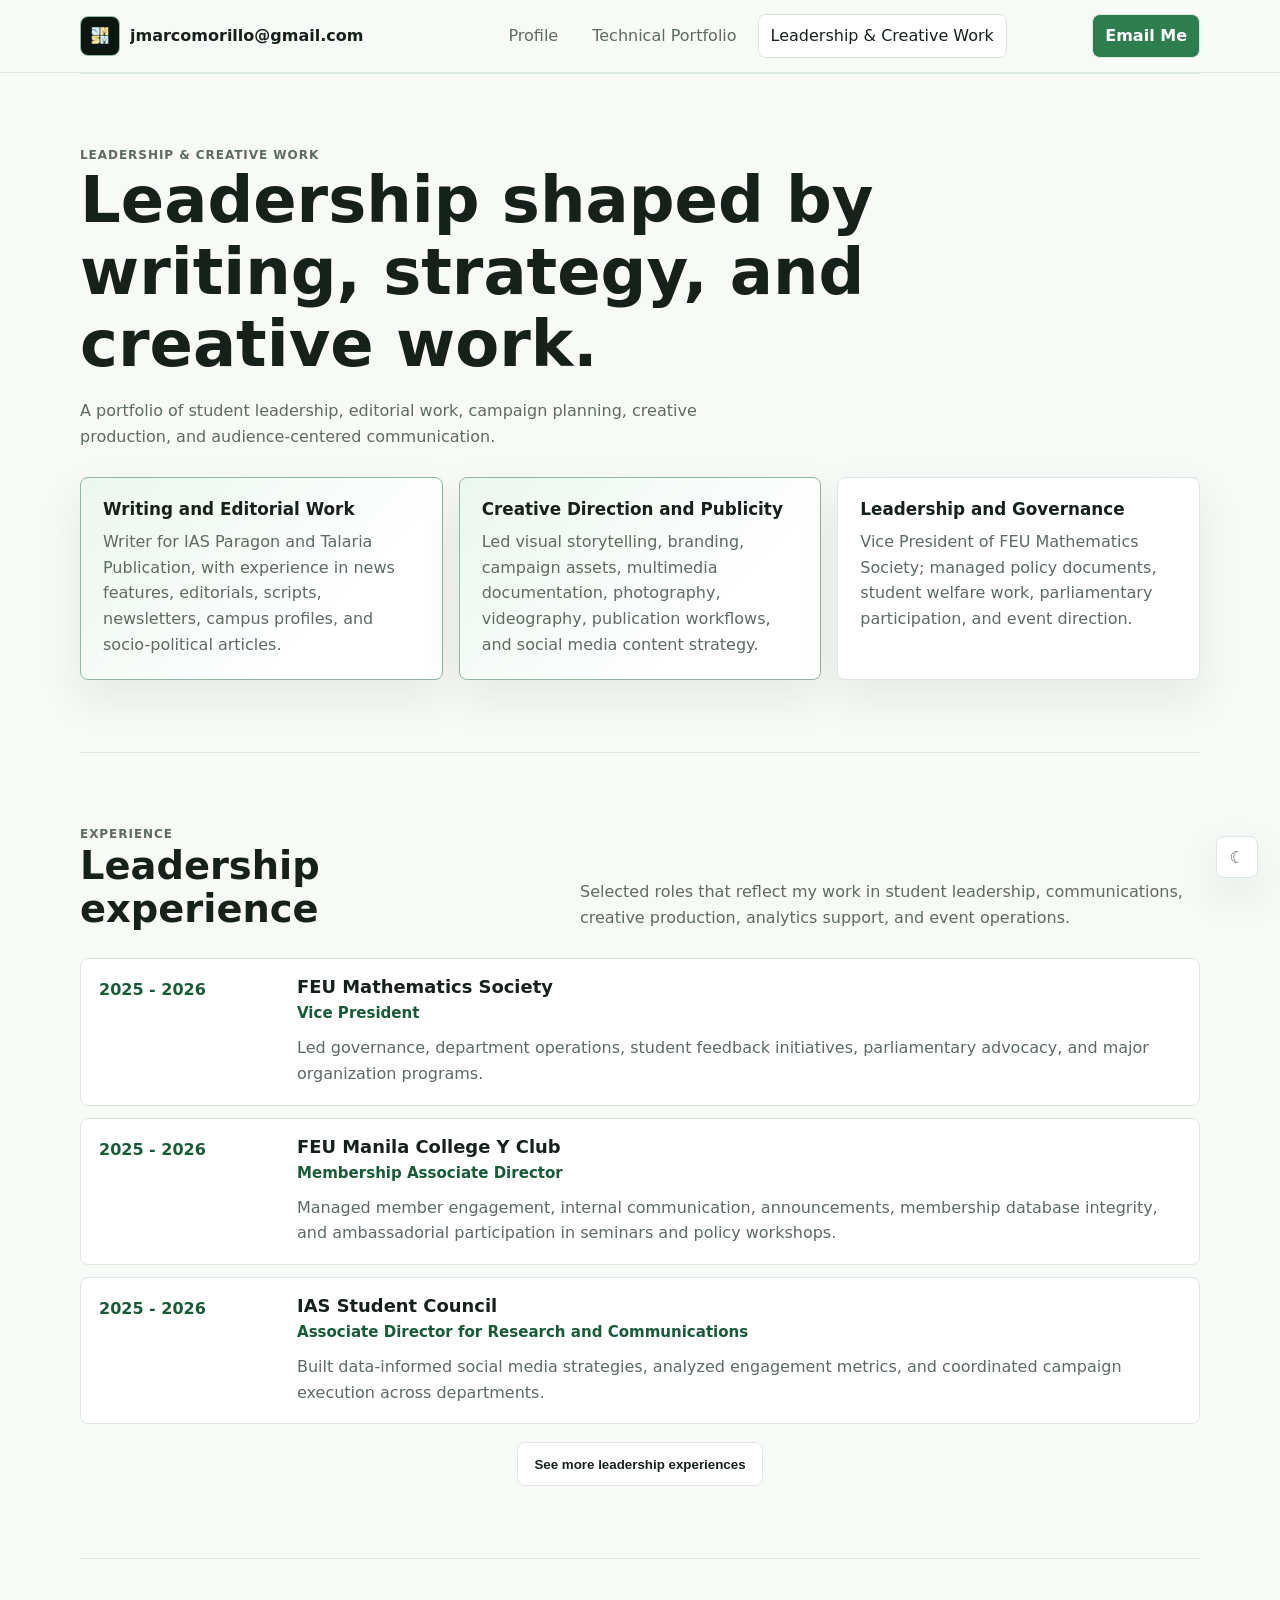
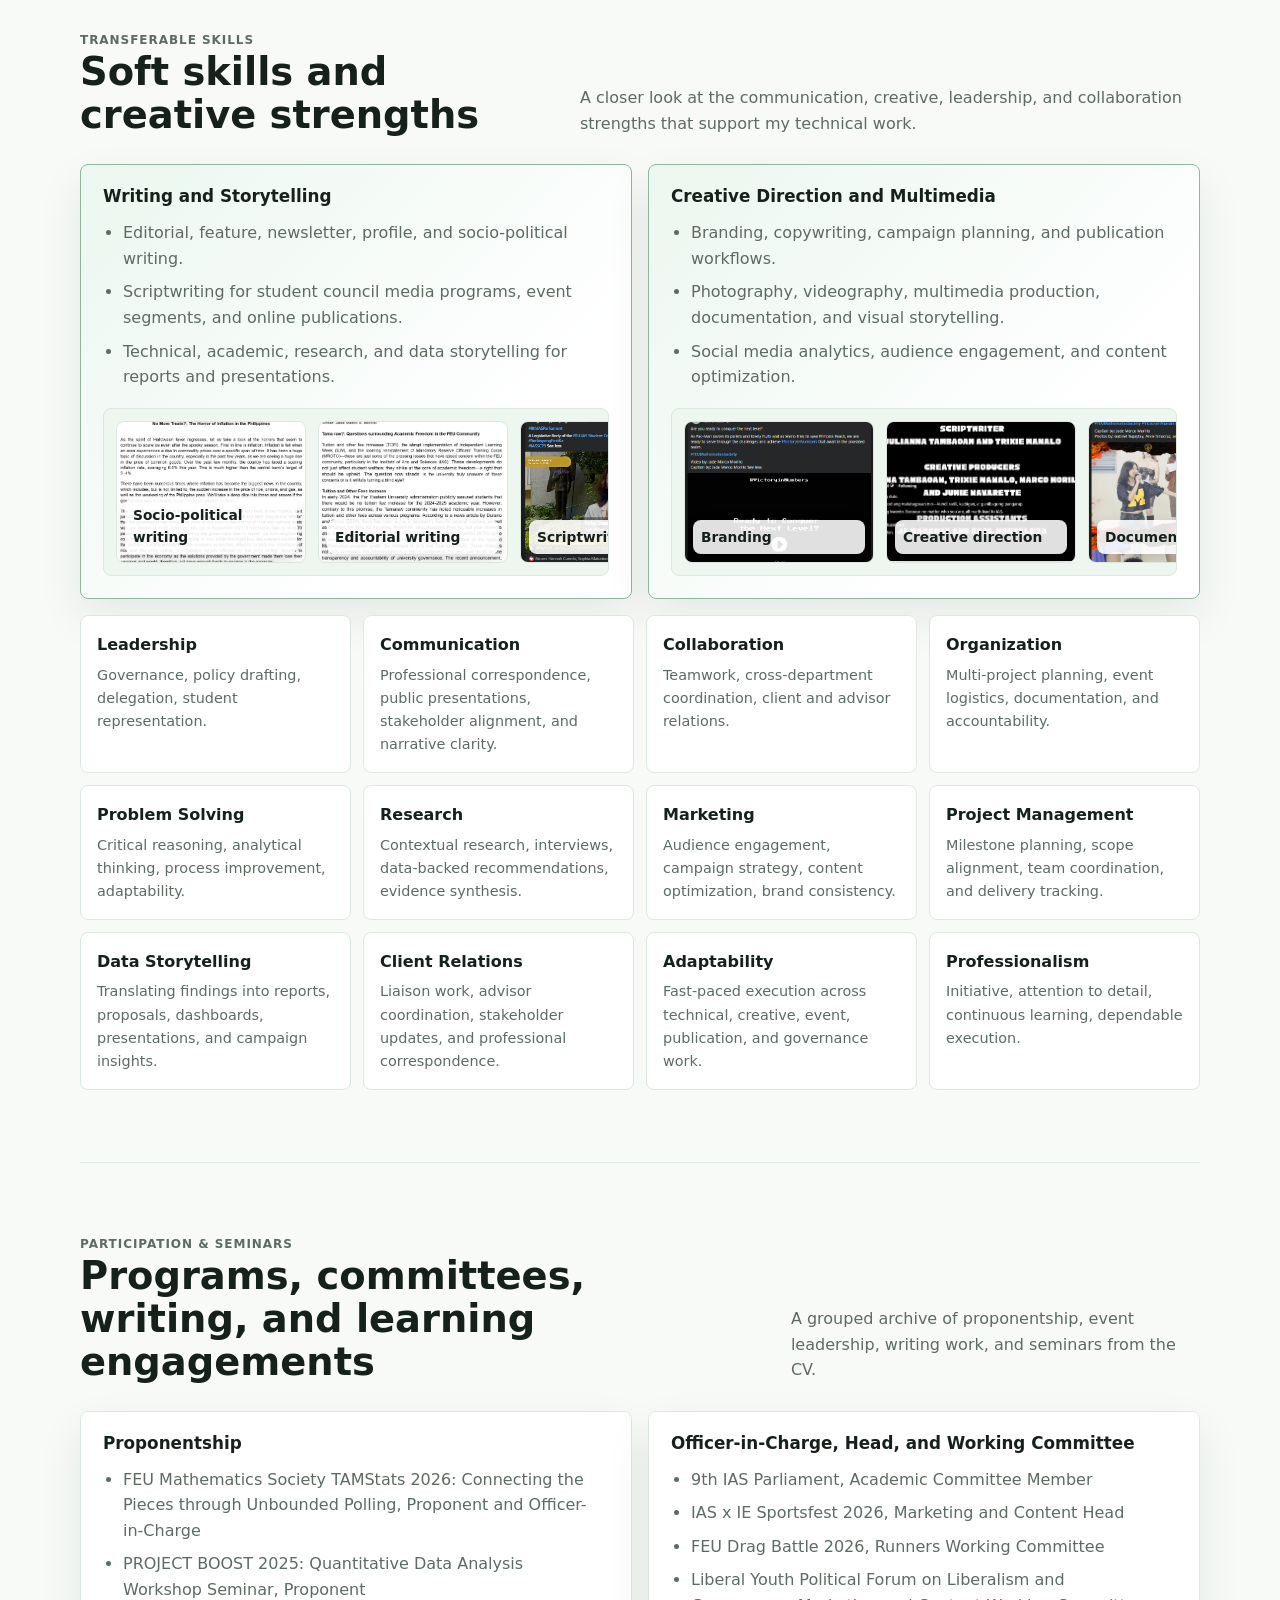
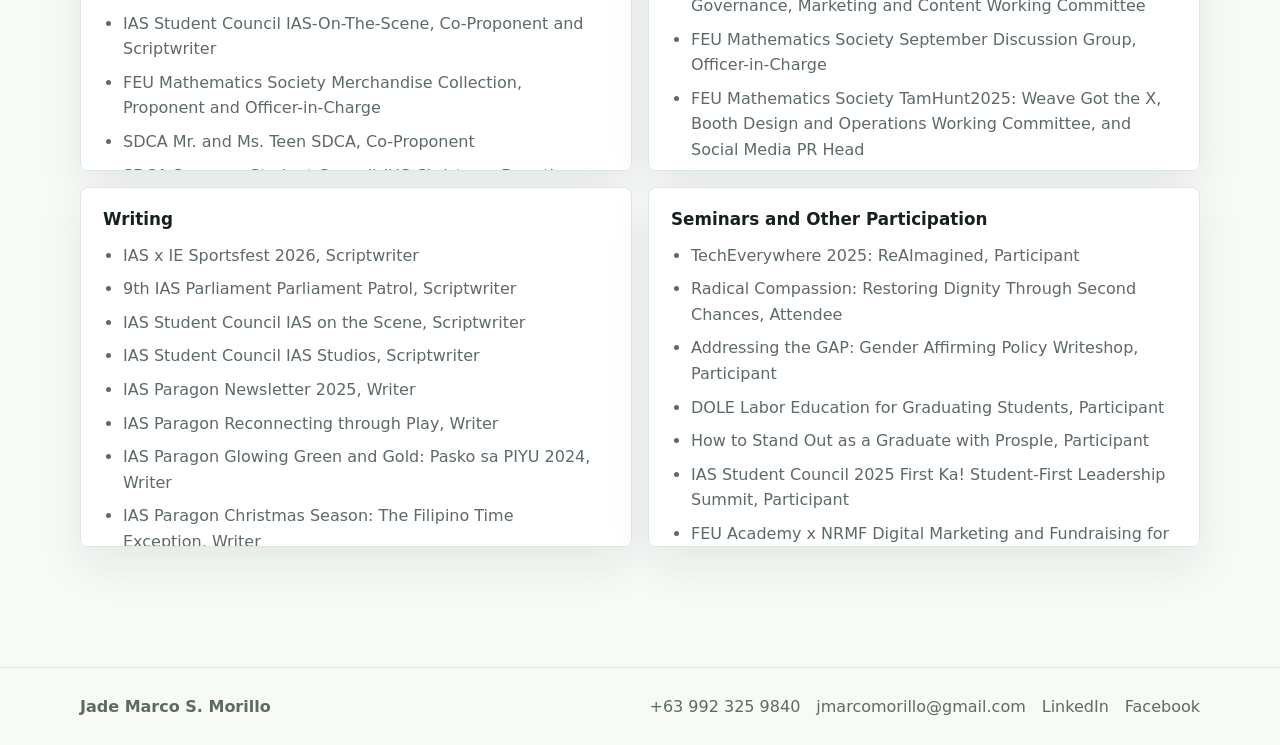
==== extracurriculars.html @ e6e91c6f "Initial portfolio website" ====
<!doctype html>
<html lang="en">
  <head>
    <meta charset="utf-8">
    <meta name="viewport" content="width=device-width, initial-scale=1">
    <title>Leadership & Creative Work | Jade Marco S. Morillo</title>
    <link rel="stylesheet" href="styles.css">
  </head>
  <body>
    <header class="site-header">
      <nav class="nav" aria-label="Primary navigation">
        <div class="brand">
          <a class="brand-mark" href="index.html"><img class="brand-logo" src="assets/ww.png" alt="Jade Marco S. Morillo logo"></a>
          <button class="capability-rotator" type="button" data-capability-rotator>jmarcomorillo@gmail.com</button>
        </div>
        <div class="nav-links">
          <a href="index.html">Profile</a>
          <a href="technical.html">Technical Portfolio</a>
          <a class="active" href="extracurriculars.html">Leadership & Creative Work</a>
        </div>
        <a class="email-link" href="mailto:jmarcomorillo@gmail.com">Email Me</a>
      </nav>
    </header>
    <button class="theme-toggle" type="button" data-theme-toggle aria-label="Toggle color theme">☾</button>

    <main>
      <section class="section">
        <div class="section-head page-intro">
          <div>
            <p class="eyebrow">Leadership & creative work</p>
            <h1>Leadership shaped by writing, strategy, and creative work.</h1>
          </div>
          <p>A portfolio of student leadership, editorial work, campaign planning, creative production, and audience-centered communication.</p>
        </div>

        <div class="grid">
          <article class="card featured">
            <h3>Writing and Editorial Work</h3>
            <p>Writer for IAS Paragon and Talaria Publication, with experience in news features, editorials, scripts, newsletters, campus profiles, and socio-political articles.</p>
          </article>
          <article class="card featured">
            <h3>Creative Direction and Publicity</h3>
            <p>Led visual storytelling, branding, campaign assets, multimedia documentation, photography, videography, publication workflows, and social media content strategy.</p>
          </article>
          <article class="card">
            <h3>Leadership and Governance</h3>
            <p>Vice President of FEU Mathematics Society; managed policy documents, student welfare work, parliamentary participation, and event direction.</p>
          </article>
        </div>
      </section>

      <section class="section">
        <div class="section-head">
          <div>
            <p class="eyebrow">Experience</p>
            <h2>Leadership experience</h2>
          </div>
          <p>Selected roles that reflect my work in student leadership, communications, creative production, analytics support, and event operations.</p>
        </div>

        <div class="timeline">
          <article class="timeline-item">
            <time>2025 - 2026</time>
            <div>
              <h3 class="experience-org">FEU Mathematics Society</h3>
              <div class="experience-role">Vice President</div>
              <p class="experience-description">Led governance, department operations, student feedback initiatives, parliamentary advocacy, and major organization programs.</p>
            </div>
          </article>
          <article class="timeline-item">
            <time>2025 - 2026</time>
            <div>
              <h3 class="experience-org">FEU Manila College Y Club</h3>
              <div class="experience-role">Membership Associate Director</div>
              <p class="experience-description">Managed member engagement, internal communication, announcements, membership database integrity, and ambassadorial participation in seminars and policy workshops.</p>
            </div>
          </article>
          <article class="timeline-item">
            <time>2025 - 2026</time>
            <div>
              <h3 class="experience-org">IAS Student Council</h3>
              <div class="experience-role">Associate Director for Research and Communications</div>
              <p class="experience-description">Built data-informed social media strategies, analyzed engagement metrics, and coordinated campaign execution across departments.</p>
            </div>
          </article>
          <article class="timeline-item is-extra">
            <time>2023 - 2026</time>
            <div>
              <h3 class="experience-org">FEU Central Student Organization</h3>
              <div class="experience-role">Executive Committee, Data Analytics Department</div>
              <p class="experience-description">Generated reports and proposals, automated Excel-based grading sheets, and supported large university events including One Concierto Piyu, FEU Drag Battle, and Tatak Tamaraw Welcome Fest.</p>
            </div>
          </article>
          <article class="timeline-item is-extra">
            <time>2024 - 2025</time>
            <div>
              <h3 class="experience-org">IAS Student Council</h3>
              <div class="experience-role">Executive Committee, Documentation Department</div>
              <p class="experience-description">Captured event photo and video materials, optimized multimedia assets, and directed real-time content delivery for major events.</p>
            </div>
          </article>
          <article class="timeline-item is-extra">
            <time>2024 - 2025</time>
            <div>
              <h3 class="experience-org">FEU Manila College Y Club</h3>
              <div class="experience-role">Executive Committee, Finance and Logistics Department</div>
              <p class="experience-description">Prepared and reviewed budget proposals, managed procurement and supply logistics, and represented the organization in YMCA external events.</p>
            </div>
          </article>
          <article class="timeline-item is-extra">
            <time>2024 - 2025</time>
            <div>
              <h3 class="experience-org">FEU Mathematics Society</h3>
              <div class="experience-role">Press Relations Officer</div>
              <p class="experience-description">Directed information dissemination, supervised creative outputs, enforced brand consistency, managed publicity work, and relaunched the merchandise collection.</p>
            </div>
          </article>
          <article class="timeline-item is-extra">
            <time>2023 - 2025</time>
            <div>
              <h3 class="experience-org">IAS Paragon</h3>
              <div class="experience-role">Writer</div>
              <p class="experience-description">Authored news features and editorials covering campus milestones and socio-political issues while supporting photojournalism work.</p>
            </div>
          </article>
          <article class="timeline-item is-extra">
            <time>2023 - 2024</time>
            <div>
              <h3 class="experience-org">FEU Mathematics Society</h3>
              <div class="experience-role">Creatives and Publicity Director</div>
              <p class="experience-description">Produced promotional materials, standardized visual branding, and translated campaigns into polished creative assets.</p>
            </div>
          </article>
          <article class="timeline-item is-extra">
            <time>2022 - 2023</time>
            <div>
              <h3 class="experience-org">FEU Mathematics Society</h3>
              <div class="experience-role">Executive Committee Member</div>
              <p class="experience-description">Conducted large-scale student surveys during university elections and contributed to event planning, data acquisition, and representative sampling strategies.</p>
            </div>
          </article>
          <article class="timeline-item is-extra">
            <time>2020 - 2022</time>
            <div>
              <h3 class="experience-org">Talaria Publication</h3>
              <div class="experience-role">Feature Writer</div>
              <p class="experience-description">Wrote narrative feature profiles and news articles covering campus milestones, pop culture, social issues, and human-interest stories.</p>
            </div>
          </article>
          <article class="timeline-item is-extra">
            <time>2019 - 2020</time>
            <div>
              <h3 class="experience-org">SDCA Junior High School Supreme Student Council</h3>
              <div class="experience-role">Treasurer</div>
              <p class="experience-description">Managed administrative operations, budget allocation, financial statements, fund auditing, and project chair duties for major school events.</p>
            </div>
          </article>
          <article class="timeline-item is-extra">
            <time>2018 - 2019</time>
            <div>
              <h3 class="experience-org">SDCA Junior High School Supreme Student Council</h3>
              <div class="experience-role">Business Manager</div>
              <p class="experience-description">Led fundraising initiatives, commercial operations, policy compliance, and logistics for school events and donation drives.</p>
            </div>
          </article>
          <article class="timeline-item is-extra">
            <time>2017 - 2018</time>
            <div>
              <h3 class="experience-org">SDCA Junior High Sipnayan Club</h3>
              <div class="experience-role">Auditor</div>
              <p class="experience-description">Monitored organizational funds, enforced financial transparency, and supported planning and logistics for club activities.</p>
            </div>
          </article>
        </div>
        <div class="see-more-wrap">
          <button class="button" type="button" data-see-more="leadership">See more leadership experiences</button>
        </div>
      </section>

      <section class="section">
        <div class="section-head">
          <div>
            <p class="eyebrow">Transferable skills</p>
            <h2>Soft skills and creative strengths</h2>
          </div>
          <p>A closer look at the communication, creative, leadership, and collaboration strengths that support my technical work.</p>
        </div>

        <div class="grid two">
          <article class="card featured">
            <h3>Writing and Storytelling</h3>
            <ul class="list">
              <li>Editorial, feature, newsletter, profile, and socio-political writing.</li>
              <li>Scriptwriting for student council media programs, event segments, and online publications.</li>
              <li>Technical, academic, research, and data storytelling for reports and presentations.</li>
            </ul>
            <div class="slideshow" aria-label="Writing portfolio image slideshow">
              <div class="slide-track">
                <div class="slide-card"><img src="assets/Socio-Political Writing.png" alt="Socio-political writing sample"><span>Socio-political writing</span></div>
                <div class="slide-card"><img src="assets/Editorial Writing.png" alt="Editorial writing sample"><span>Editorial writing</span></div>
                <div class="slide-card"><img src="assets/Scriptwriting.png" alt="Scriptwriting sample post"><span>Scriptwriting</span></div>
                <div class="slide-card"><img src="assets/Socio-Political Writing.png" alt="Socio-political writing sample"><span>Socio-political writing</span></div>
                <div class="slide-card"><img src="assets/Editorial Writing.png" alt="Editorial writing sample"><span>Editorial writing</span></div>
                <div class="slide-card"><img src="assets/Scriptwriting.png" alt="Scriptwriting sample post"><span>Scriptwriting</span></div>
              </div>
            </div>
          </article>
          <article class="card featured">
            <h3>Creative Direction and Multimedia</h3>
            <ul class="list">
              <li>Branding, copywriting, campaign planning, and publication workflows.</li>
              <li>Photography, videography, multimedia production, documentation, and visual storytelling.</li>
              <li>Social media analytics, audience engagement, and content optimization.</li>
            </ul>
            <div class="slideshow" aria-label="Creative work image slideshow">
              <div class="slide-track">
                <div class="slide-card"><img src="assets/Branding.png" alt="Branding and campaign post sample"><span>Branding</span></div>
                <div class="slide-card"><img src="assets/creative direction.png" alt="Creative direction production credits sample"><span>Creative direction</span></div>
                <div class="slide-card"><img src="assets/Documentation.png" alt="Event documentation sample"><span>Documentation</span></div>
                <div class="slide-card"><img src="assets/Event Design.png" alt="Event design post sample"><span>Event design</span></div>
                <div class="slide-card"><img src="assets/Event Design 2.png" alt="Event design update sample"><span>Event design</span></div>
                <div class="slide-card"><img src="assets/Branding.png" alt="Branding and campaign post sample"><span>Branding</span></div>
                <div class="slide-card"><img src="assets/creative direction.png" alt="Creative direction production credits sample"><span>Creative direction</span></div>
                <div class="slide-card"><img src="assets/Documentation.png" alt="Event documentation sample"><span>Documentation</span></div>
                <div class="slide-card"><img src="assets/Event Design.png" alt="Event design post sample"><span>Event design</span></div>
                <div class="slide-card"><img src="assets/Event Design 2.png" alt="Event design update sample"><span>Event design</span></div>
              </div>
            </div>
          </article>
        </div>

        <div class="compact-grid" style="margin-top: 16px;">
          <div class="mini-card"><strong>Leadership</strong><span>Governance, policy drafting, delegation, student representation.</span></div>
          <div class="mini-card"><strong>Communication</strong><span>Professional correspondence, public presentations, stakeholder alignment, and narrative clarity.</span></div>
          <div class="mini-card"><strong>Collaboration</strong><span>Teamwork, cross-department coordination, client and advisor relations.</span></div>
          <div class="mini-card"><strong>Organization</strong><span>Multi-project planning, event logistics, documentation, and accountability.</span></div>
          <div class="mini-card"><strong>Problem Solving</strong><span>Critical reasoning, analytical thinking, process improvement, adaptability.</span></div>
          <div class="mini-card"><strong>Research</strong><span>Contextual research, interviews, data-backed recommendations, evidence synthesis.</span></div>
          <div class="mini-card"><strong>Marketing</strong><span>Audience engagement, campaign strategy, content optimization, brand consistency.</span></div>
          <div class="mini-card"><strong>Project Management</strong><span>Milestone planning, scope alignment, team coordination, and delivery tracking.</span></div>
          <div class="mini-card"><strong>Data Storytelling</strong><span>Translating findings into reports, proposals, dashboards, presentations, and campaign insights.</span></div>
          <div class="mini-card"><strong>Client Relations</strong><span>Liaison work, advisor coordination, stakeholder updates, and professional correspondence.</span></div>
          <div class="mini-card"><strong>Adaptability</strong><span>Fast-paced execution across technical, creative, event, publication, and governance work.</span></div>
          <div class="mini-card"><strong>Professionalism</strong><span>Initiative, attention to detail, continuous learning, dependable execution.</span></div>
        </div>
      </section>

      <section class="section">
        <div class="section-head">
          <div>
            <p class="eyebrow">Participation & seminars</p>
            <h2>Programs, committees, writing, and learning engagements</h2>
          </div>
          <p>A grouped archive of proponentship, event leadership, writing work, and seminars from the CV.</p>
        </div>

        <div class="participation-grid">
          <article class="card participation-card">
            <h3>Proponentship</h3>
            <ul class="list">
              <li>FEU Mathematics Society TAMStats 2026: Connecting the Pieces through Unbounded Polling, Proponent and Officer-in-Charge</li>
              <li>PROJECT BOOST 2025: Quantitative Data Analysis Workshop Seminar, Proponent</li>
              <li>IAS Student Council IAS-On-The-Scene, Co-Proponent and Scriptwriter</li>
              <li>FEU Mathematics Society Merchandise Collection, Proponent and Officer-in-Charge</li>
              <li>SDCA Mr. and Ms. Teen SDCA, Co-Proponent</li>
              <li>SDCA Supreme Student Council-JHS Christmas Donation Drive, Co-Proponent</li>
              <li>SDCA JHS PebRock 2020, Proponent</li>
              <li>SDCA JHS Booth Day, Proponent</li>
            </ul>
          </article>

          <article class="card participation-card">
            <h3>Officer-in-Charge, Head, and Working Committee</h3>
            <ul class="list">
              <li>9th IAS Parliament, Academic Committee Member</li>
              <li>IAS x IE Sportsfest 2026, Marketing and Content Head</li>
              <li>FEU Drag Battle 2026, Runners Working Committee</li>
              <li>Liberal Youth Political Forum on Liberalism and Governance, Marketing and Content Working Committee</li>
              <li>FEU Mathematics Society September Discussion Group, Officer-in-Charge</li>
              <li>FEU Mathematics Society TamHunt2025: Weave Got the X, Booth Design and Operations Working Committee, and Social Media PR Head</li>
              <li>FEU College Y Club TamHunt 2025, Marketing and Content Working Committee</li>
              <li>IAS Student Council TamHunt 2025, Marketing and Content Working Committee</li>
              <li>IAS Student Council Cubao IASpo: Short Film Series, Creative Director</li>
              <li>AI and the Future of Work: 2025-2035, Working Committee</li>
              <li>FEU Mathematics Department General Orientation Day, Technical Head</li>
              <li>IAS Student Council IAS Studios, Creative Director</li>
              <li>FEU Mathematics Society Tatak Tamaraw 2025 Program Orientation, Officer-in-Charge</li>
              <li>IAS Student Council Tatak Tamaraw 2025 Plenary Session, Marketing and Content Head</li>
              <li>IAS Student Council Send-Off 2025, Marketing and Content Co-Head</li>
              <li>FEU Mathematics Society Send-Off 2025, Officer-in-Charge</li>
              <li>Ready, Set, Work 2025, Marketing and Content Co-Head</li>
              <li>FEU College Y Club Send-Off 2025, Technical Head</li>
              <li>FEU Mathematics Society TAMStats 2025, Creatives and Publicity Head, and Data Analytics Working Committee</li>
              <li>FEU SayAwit 2025, Documentation Co-Head</li>
              <li>IAS Sportsfest 2025 FEU Mathematics Society, Officer-in-Charge</li>
              <li>FEU Mathematics Society Skill Up with LaTeX, Officer-in-Charge</li>
              <li>FEU Mathematics Society TamHunt 2024, Officer-in-Charge, Social Media PR, and Booth Design Head</li>
              <li>FEU Mathematics Society Tatak Tamaraw 2024 Program Orientation, Usher Head and Officer-in-Charge</li>
              <li>FEU Mathematics Society Send-Off 2024, Officer-in-Charge</li>
              <li>FEU Mathematics Society Preview 2024, Officer-in-Charge</li>
              <li>FEU Mathematics Society TamHunt 2023, Creatives and Publicity Co-Head</li>
              <li>FEU Mathematics Society TAMStats 2023, Working Committee</li>
            </ul>
          </article>

          <article class="card participation-card">
            <h3>Writing</h3>
            <ul class="list">
              <li>IAS x IE Sportsfest 2026, Scriptwriter</li>
              <li>9th IAS Parliament Parliament Patrol, Scriptwriter</li>
              <li>IAS Student Council IAS on the Scene, Scriptwriter</li>
              <li>IAS Student Council IAS Studios, Scriptwriter</li>
              <li>IAS Paragon Newsletter 2025, Writer</li>
              <li>IAS Paragon Reconnecting through Play, Writer</li>
              <li>IAS Paragon Glowing Green and Gold: Pasko sa PIYU 2024, Writer</li>
              <li>IAS Paragon Christmas Season: The Filipino Time Exception, Writer</li>
              <li>IAS Paragon Sakripisyo'y Suklian, Atleta'y Ating Ipaglaban, Writer</li>
              <li>IAS Paragon EDSA People Power Erasure: An Attempt to Revise History, Writer</li>
              <li>IAS Paragon No More Treats?: The Horror of Inflation in the Philippines, Writer</li>
              <li>Talaria Publications Elections 2022, Writer</li>
              <li>Talaria Publications Women's Month 2022, Writer</li>
              <li>Talaria Publications National Reading Month 2021, Writer</li>
              <li>Talaria Publication OPM Feature, Writer</li>
            </ul>
          </article>

          <article class="card participation-card">
            <h3>Seminars and Other Participation</h3>
            <ul class="list">
              <li>TechEverywhere 2025: ReAImagined, Participant</li>
              <li>Radical Compassion: Restoring Dignity Through Second Chances, Attendee</li>
              <li>Addressing the GAP: Gender Affirming Policy Writeshop, Participant</li>
              <li>DOLE Labor Education for Graduating Students, Participant</li>
              <li>How to Stand Out as a Graduate with Prosple, Participant</li>
              <li>IAS Student Council 2025 First Ka! Student-First Leadership Summit, Participant</li>
              <li>FEU Academy x NRMF Digital Marketing and Fundraising for Impact, Participant</li>
              <li>TobacOFF Youthour 2025: Take Back Our Future, Participant</li>
              <li>TobacOFF TOURopa Caravan FEU, Participant</li>
              <li>FEU Center for Learning Enrichment and Research for Students Critical Thinking Workshop, Participant</li>
              <li>FEU Student Development SOAR Discussion, Participant</li>
              <li>FEU Center for Learning Enrichment and Research for Students Productivity Workshop, Participant</li>
            </ul>
          </article>
        </div>
      </section>
    </main>

    <footer class="site-footer">
      <div class="footer-inner">
        <strong>Jade Marco S. Morillo</strong>
        <div class="footer-contact">
          <a href="tel:+639923259840">+63 992 325 9840</a>
          <a href="mailto:jmarcomorillo@gmail.com">jmarcomorillo@gmail.com</a>
          <a href="https://www.linkedin.com/in/jm-morillo/">LinkedIn</a>
          <a href="https://www.facebook.com/on.jmm">Facebook</a>
        </div>
      </div>
    </footer>
    <div class="toast" data-toast aria-live="polite"></div>

    <script src="theme.js?v=6"></script>
  </body>
</html>
---- styles.css ----
:root {
  color-scheme: light;
  --bg: #f7faf7;
  --panel: #ffffff;
  --panel-strong: #eef6f0;
  --text: #17211b;
  --muted: #5d6b63;
  --line: #dce7df;
  --accent: #2e7d4f;
  --accent-strong: #175c37;
  --accent-soft: #dff2e6;
  --shadow: 0 18px 45px rgba(23, 33, 27, 0.08);
}

:root.dark {
  color-scheme: dark;
  --bg: #101511;
  --panel: #171f19;
  --panel-strong: #1d2b22;
  --text: #edf5ef;
  --muted: #a9b8ae;
  --line: #2c3d31;
  --accent: #72c995;
  --accent-strong: #a6e4ba;
  --accent-soft: #203b2a;
  --shadow: 0 18px 45px rgba(0, 0, 0, 0.28);
}

* {
  box-sizing: border-box;
}

html {
  scroll-behavior: smooth;
}

body {
  margin: 0;
  background: var(--bg);
  color: var(--text);
  font-family: Inter, ui-sans-serif, system-ui, -apple-system, BlinkMacSystemFont, "Segoe UI", sans-serif;
  line-height: 1.6;
  animation: pageIn 520ms ease both;
}

a {
  color: inherit;
  text-decoration: none;
}

.site-header {
  position: sticky;
  top: 0;
  z-index: 10;
  border-bottom: 1px solid var(--line);
  background: color-mix(in srgb, var(--bg) 88%, transparent);
  backdrop-filter: blur(16px);
}

.nav {
  width: min(1120px, calc(100% - 32px));
  margin: 0 auto;
  min-height: 72px;
  display: flex;
  align-items: center;
  justify-content: space-between;
  gap: 20px;
}

.brand {
  display: flex;
  align-items: center;
  gap: 10px;
  font-weight: 800;
}

.capability-rotator {
  width: clamp(190px, 24vw, 280px);
  min-height: 34px;
  display: inline-block;
  border: 0;
  border-radius: 0;
  padding: 0;
  background: transparent;
  overflow: hidden;
  text-overflow: ellipsis;
  white-space: nowrap;
  color: var(--text);
  cursor: pointer;
  font: inherit;
  font-weight: 800;
  text-align: left;
  transition: opacity 220ms ease, transform 220ms ease;
}

.capability-rotator.is-changing {
  opacity: 0;
  transform: translateY(4px);
}

.capability-rotator:hover {
  color: var(--accent-strong);
}

.toast {
  position: fixed;
  right: 22px;
  bottom: 76px;
  z-index: 25;
  max-width: min(320px, calc(100vw - 44px));
  border: 1px solid var(--line);
  border-radius: 8px;
  padding: 10px 12px;
  background: var(--panel);
  color: var(--text);
  box-shadow: var(--shadow);
  opacity: 0;
  pointer-events: none;
  transform: translateY(8px);
  transition: opacity 180ms ease, transform 180ms ease;
}

.toast.is-visible {
  opacity: 1;
  transform: translateY(0);
}

.brand-mark {
  width: 40px;
  height: 40px;
  display: grid;
  place-items: center;
  border-radius: 8px;
  border: 1px solid color-mix(in srgb, var(--accent) 44%, var(--line));
  background: #0b1710;
  color: var(--accent-strong);
  font-size: 0.85rem;
  letter-spacing: 0;
  overflow: hidden;
}

.brand-logo {
  width: 100%;
  height: 100%;
  object-fit: contain;
  padding: 5px;
  background: #0b1710;
}

.nav-links {
  display: flex;
  align-items: center;
  gap: 8px;
}

.nav-actions {
  display: flex;
  align-items: center;
  gap: 10px;
}

.nav-links a,
.email-link,
.theme-toggle {
  min-height: 40px;
  border: 1px solid transparent;
  border-radius: 8px;
  padding: 8px 12px;
  color: var(--muted);
  font: inherit;
  background: transparent;
  cursor: pointer;
  transition: transform 180ms ease, border-color 180ms ease, background 180ms ease, color 180ms ease, box-shadow 180ms ease;
}

.nav-links a:hover,
.nav-links a.active,
.email-link:hover,
.theme-toggle:hover {
  color: var(--text);
  border-color: var(--line);
  background: var(--panel);
}

.email-link {
  border-color: var(--line);
  background: var(--accent);
  color: #ffffff;
  font-weight: 800;
}

:root.dark .email-link {
  background: #dff2e6;
  border-color: #dff2e6;
  color: #102016;
}

.email-link:hover {
  color: #ffffff;
  border-color: var(--accent);
  background: var(--accent-strong);
  transform: translateY(-1px);
}

:root.dark .email-link:hover {
  background: #a6e4ba;
  border-color: #a6e4ba;
  color: #102016;
}

.theme-toggle {
  position: fixed;
  right: 22px;
  bottom: 22px;
  z-index: 20;
  width: 42px;
  height: 42px;
  padding: 0;
  display: grid;
  place-items: center;
  font-size: 1.05rem;
  border-color: var(--line);
  background: var(--panel);
  box-shadow: var(--shadow);
}

.theme-toggle:hover {
  transform: translateY(-2px) rotate(8deg);
}

main {
  width: min(1120px, calc(100% - 32px));
  margin: 0 auto;
}

.hero {
  min-height: calc(100vh - 72px);
  display: grid;
  grid-template-columns: minmax(0, 1.1fr) minmax(300px, 0.9fr);
  gap: 48px;
  align-items: center;
  padding: 56px 0 40px;
}

.eyebrow {
  margin: 0 0 14px;
  color: var(--accent-strong);
  font-weight: 800;
  text-transform: uppercase;
  letter-spacing: 0.08em;
  font-size: 0.75rem;
}

h1,
h2,
h3 {
  margin: 0;
  line-height: 1.12;
  letter-spacing: 0;
}

h1 {
  max-width: 720px;
  font-size: clamp(2.45rem, 6vw, 5.4rem);
}

h2 {
  font-size: clamp(1.65rem, 3vw, 2.6rem);
}

h3 {
  font-size: 1.05rem;
}

.lead {
  max-width: 720px;
  margin: 22px 0 0;
  color: var(--muted);
  font-size: clamp(1rem, 2vw, 1.22rem);
}

.actions {
  display: flex;
  flex-wrap: wrap;
  gap: 12px;
  margin-top: 30px;
}

.button {
  display: inline-flex;
  align-items: center;
  justify-content: center;
  gap: 8px;
  min-height: 44px;
  border-radius: 8px;
  border: 1px solid var(--line);
  padding: 10px 16px;
  background: var(--panel);
  color: var(--text);
  font-weight: 750;
  transition: transform 180ms ease, border-color 180ms ease, background 180ms ease, box-shadow 180ms ease;
}

.button:hover {
  transform: translateY(-2px);
  box-shadow: 0 12px 24px rgba(23, 33, 27, 0.1);
}

.button.primary {
  background: var(--accent);
  border-color: var(--accent);
  color: #ffffff;
}

.profile-panel {
  border: 1px solid var(--line);
  border-radius: 8px;
  background: var(--panel);
  box-shadow: var(--shadow);
  overflow: hidden;
  animation: floatIn 700ms ease 120ms both;
}

.portrait {
  aspect-ratio: 4 / 3;
  display: grid;
  place-items: center;
  background:
    linear-gradient(135deg, color-mix(in srgb, var(--accent) 16%, transparent), transparent 55%),
    var(--panel-strong);
}

.portrait-inner {
  width: min(62%, 220px);
  aspect-ratio: 1 / 1;
  display: grid;
  place-items: center;
  border: 1px solid var(--line);
  border-radius: 8px;
  background: var(--panel);
  color: var(--accent-strong);
  font-size: clamp(2.4rem, 8vw, 5rem);
  font-weight: 900;
  transition: transform 240ms ease, border-color 240ms ease;
}

.portrait-photo {
  width: min(54%, 210px);
  aspect-ratio: 1 / 1;
  border: 1px solid var(--line);
  border-radius: 8px;
  object-fit: cover;
  object-position: center 18%;
  background: var(--panel);
  transition: transform 240ms ease, border-color 240ms ease;
}

.profile-summary {
  padding: 22px 22px 0;
}

.profile-summary h2 {
  color: var(--text);
  font-size: clamp(1.65rem, 3vw, 2.15rem);
  font-weight: 900;
  line-height: 1.05;
}

.profile-summary p {
  margin: 8px 0 0;
  color: var(--muted);
}

.profile-summary strong {
  color: var(--accent-strong);
}

.profile-panel:hover .portrait-inner {
  transform: scale(1.035);
  border-color: var(--accent);
}

.profile-panel:hover .portrait-photo {
  transform: scale(1.035);
  border-color: var(--accent);
}

.contact-list {
  display: grid;
  gap: 10px;
  padding: 22px;
}

.contact-list span {
  color: var(--muted);
  font-size: 0.9rem;
}

.section {
  padding: 72px 0;
  border-top: 1px solid var(--line);
}

.section-head {
  display: flex;
  align-items: end;
  justify-content: space-between;
  gap: 24px;
  margin-bottom: 28px;
}

.section-head.page-intro {
  display: block;
  max-width: 860px;
}

.section-head.page-intro h1 {
  max-width: 860px;
  font-size: clamp(2.25rem, 5vw, 4.4rem);
}

.section-head.page-intro p:not(.eyebrow) {
  margin-top: 18px;
  max-width: 680px;
}

.section-head p {
  max-width: 620px;
  margin: 0;
  color: var(--muted);
}

.grid {
  display: grid;
  grid-template-columns: repeat(3, minmax(0, 1fr));
  gap: 16px;
  min-width: 0;
}

.grid.two {
  grid-template-columns: repeat(2, minmax(0, 1fr));
}

.card {
  border: 1px solid var(--line);
  border-radius: 8px;
  background: var(--panel);
  padding: 22px;
  box-shadow: var(--shadow);
  min-width: 0;
  transition: transform 220ms ease, border-color 220ms ease, box-shadow 220ms ease;
}

.card:hover {
  transform: translateY(-4px);
  border-color: color-mix(in srgb, var(--accent) 42%, var(--line));
  box-shadow: 0 20px 50px rgba(23, 33, 27, 0.12);
}

.card p {
  margin: 10px 0 0;
  color: var(--muted);
}

.card.featured {
  border-color: color-mix(in srgb, var(--accent) 45%, var(--line));
  background:
    linear-gradient(135deg, color-mix(in srgb, var(--accent-soft) 62%, transparent), transparent 72%),
    var(--panel);
}

.meta {
  margin-top: 14px;
  color: var(--accent-strong);
  font-size: 0.9rem;
  font-weight: 800;
}

a.meta {
  display: inline-block;
  border-bottom: 1px solid transparent;
}

a.meta:hover {
  border-color: currentColor;
}

.stat {
  min-height: 150px;
}

.stat strong {
  display: block;
  color: var(--accent-strong);
  font-size: 2rem;
  line-height: 1;
}

.project-card {
  padding: 0;
  overflow: hidden;
}

.screenshot-slot {
  aspect-ratio: 16 / 10;
  display: grid;
  place-items: center;
  padding: 20px;
  border-bottom: 1px solid var(--line);
  background: var(--panel-strong);
  color: var(--muted);
  text-align: center;
  font-weight: 750;
  position: relative;
  overflow: hidden;
}

.screenshot-slot img {
  width: 100%;
  height: 100%;
  object-fit: cover;
  display: block;
}

.screenshot-slot::after {
  content: "";
  position: absolute;
  inset: 0;
  background: linear-gradient(110deg, transparent 20%, color-mix(in srgb, var(--accent) 16%, transparent) 48%, transparent 76%);
  transform: translateX(-110%);
  transition: transform 700ms ease;
}

.project-card:hover .screenshot-slot::after {
  transform: translateX(110%);
}

.project-body {
  padding: 22px;
}

.project-actions {
  display: flex;
  flex-wrap: wrap;
  gap: 10px;
  margin-top: 16px;
}

.project-actions .button {
  min-height: 38px;
  padding: 8px 12px;
  font-size: 0.9rem;
}

.tags {
  display: flex;
  flex-wrap: wrap;
  gap: 8px;
  margin-top: 16px;
}

.tag {
  border: 1px solid var(--line);
  border-radius: 999px;
  padding: 4px 9px;
  background: var(--accent-soft);
  color: var(--accent-strong);
  font-size: 0.78rem;
  font-weight: 800;
  transition: transform 160ms ease, background 160ms ease;
}

.tag:hover {
  transform: translateY(-1px);
}

.compact-grid {
  display: grid;
  grid-template-columns: repeat(4, minmax(0, 1fr));
  gap: 12px;
}

.mini-card {
  border: 1px solid var(--line);
  border-radius: 8px;
  background: var(--panel);
  padding: 16px;
  transition: transform 200ms ease, border-color 200ms ease, box-shadow 200ms ease;
}

.mini-card:hover {
  transform: translateY(-3px);
  border-color: color-mix(in srgb, var(--accent) 42%, var(--line));
  box-shadow: var(--shadow);
}

.mini-card strong {
  display: block;
  color: var(--text);
}

.mini-card span {
  display: block;
  margin-top: 6px;
  color: var(--muted);
  font-size: 0.9rem;
}

.tool-stack {
  display: grid;
  grid-template-columns: repeat(3, minmax(0, 1fr));
  gap: 16px;
}

.tool-stack .list {
  columns: 2;
  column-gap: 24px;
}

.timeline {
  display: grid;
  gap: 12px;
}

.timeline-item {
  display: grid;
  grid-template-columns: 180px minmax(0, 1fr);
  gap: 18px;
  border: 1px solid var(--line);
  border-radius: 8px;
  background: var(--panel);
  padding: 18px;
  transition: transform 220ms ease, border-color 220ms ease, box-shadow 220ms ease;
}

.timeline-item:hover {
  transform: translateX(4px);
  border-color: color-mix(in srgb, var(--accent) 42%, var(--line));
  box-shadow: var(--shadow);
}

.timeline-item.is-extra {
  display: none;
}

.timeline.is-expanded .timeline-item.is-extra {
  display: grid;
}

.timeline.is-expanded .timeline-item.reveal {
  opacity: 1;
  transform: none;
}

.see-more-wrap {
  display: flex;
  justify-content: center;
  margin-top: 18px;
}

.timeline-item time {
  color: var(--accent-strong);
  font-weight: 800;
}

.entry-field {
  margin: 0;
  color: var(--muted);
}

.entry-field + .entry-field {
  margin-top: 8px;
}

.entry-field strong {
  color: var(--text);
}

.experience-org {
  margin: 0;
  color: var(--text);
  font-size: 1.12rem;
  font-weight: 850;
}

.experience-role {
  margin-top: 4px;
  color: var(--accent-strong);
  font-size: 0.94rem;
  font-weight: 800;
}

.experience-description {
  margin: 10px 0 0;
  color: var(--muted);
}

.slideshow {
  margin-top: 18px;
  overflow: hidden;
  min-width: 0;
  border: 1px solid var(--line);
  border-radius: 8px;
  background: var(--panel-strong);
}

.slide-track {
  display: flex;
  width: max-content;
  gap: 12px;
  padding: 12px;
  animation: slideLoop 28s linear infinite;
}

.slideshow:hover .slide-track {
  animation-play-state: paused;
}

.slide-card {
  width: 190px;
  aspect-ratio: 4 / 3;
  flex: 0 0 auto;
  display: flex;
  align-items: end;
  border: 1px solid var(--line);
  border-radius: 8px;
  padding: 0;
  background:
    linear-gradient(135deg, color-mix(in srgb, var(--accent) 24%, transparent), transparent 62%),
    var(--panel);
  color: var(--text);
  font-size: 0.86rem;
  font-weight: 800;
  overflow: hidden;
  position: relative;
}

.slide-card img {
  width: 100%;
  height: 100%;
  object-fit: cover;
  display: block;
}

.slide-card span {
  position: absolute;
  left: 8px;
  right: 8px;
  bottom: 8px;
  border-radius: 8px;
  padding: 6px 8px;
  background: color-mix(in srgb, var(--panel) 88%, transparent);
  color: var(--text);
  box-shadow: 0 8px 20px rgba(0, 0, 0, 0.12);
}

.participation-grid {
  display: grid;
  grid-template-columns: repeat(2, minmax(0, 1fr));
  gap: 16px;
}

.participation-card {
  max-height: 360px;
  overflow: auto;
}

.participation-card .list {
  padding-right: 8px;
}

@keyframes slideLoop {
  from {
    transform: translateX(0);
  }
  to {
    transform: translateX(-50%);
  }
}

.skill-row {
  display: grid;
  gap: 10px;
}

.skill-top {
  display: flex;
  align-items: center;
  justify-content: space-between;
  gap: 12px;
}

.meter {
  height: 9px;
  border-radius: 999px;
  background: var(--panel-strong);
  overflow: hidden;
}

.meter span {
  display: block;
  height: 100%;
  width: var(--level);
  background: var(--accent);
  transform-origin: left;
  animation: meterGrow 900ms ease both;
}

.split {
  display: grid;
  grid-template-columns: 0.85fr 1.15fr;
  gap: 16px;
}

.list {
  margin: 14px 0 0;
  padding-left: 20px;
  color: var(--muted);
}

.list li + li {
  margin-top: 8px;
}

.site-footer {
  border-top: 1px solid var(--line);
  margin-top: 48px;
  padding: 26px 0;
  color: var(--muted);
}

.footer-inner {
  width: min(1120px, calc(100% - 32px));
  margin: 0 auto;
  display: flex;
  justify-content: space-between;
  gap: 16px;
  flex-wrap: wrap;
}

.footer-contact {
  display: flex;
  gap: 16px;
  flex-wrap: wrap;
}

.reveal {
  opacity: 0;
  transform: translateY(18px);
}

.reveal.is-visible {
  opacity: 1;
  transform: translateY(0);
  transition: opacity 560ms ease, transform 560ms ease;
}

@keyframes pageIn {
  from {
    opacity: 0;
  }
  to {
    opacity: 1;
  }
}

@keyframes floatIn {
  from {
    opacity: 0;
    transform: translateY(18px) scale(0.98);
  }
  to {
    opacity: 1;
    transform: translateY(0) scale(1);
  }
}

@keyframes meterGrow {
  from {
    transform: scaleX(0);
  }
  to {
    transform: scaleX(1);
  }
}

@media (max-width: 820px) {
  .nav {
    min-height: auto;
    padding: 14px 0;
    align-items: flex-start;
    flex-direction: column;
  }

  .nav-actions {
    width: 100%;
    align-items: stretch;
    flex-direction: column;
  }

  .nav-links {
    width: 100%;
    overflow-x: auto;
    padding-bottom: 2px;
  }

  .email-link {
    width: 100%;
    justify-content: center;
    text-align: center;
  }

  .hero,
  .split,
  .grid,
  .grid.two,
  .compact-grid,
  .tool-stack,
  .participation-grid {
    grid-template-columns: 1fr;
  }

  .tool-stack .list {
    columns: 1;
  }

  .slideshow {
    overflow-x: auto;
    overflow-y: hidden;
  }

  .slide-track {
    animation: none;
    width: max-content;
  }

  .hero {
    min-height: auto;
    padding-top: 44px;
  }

  .section-head {
    align-items: start;
    flex-direction: column;
  }

  .timeline-item {
    grid-template-columns: 1fr;
  }
}

@media (prefers-reduced-motion: reduce) {
  *,
  *::before,
  *::after {
    animation-duration: 1ms !important;
    scroll-behavior: auto !important;
    transition-duration: 1ms !important;
  }

  .reveal {
    opacity: 1;
    transform: none;
  }
}
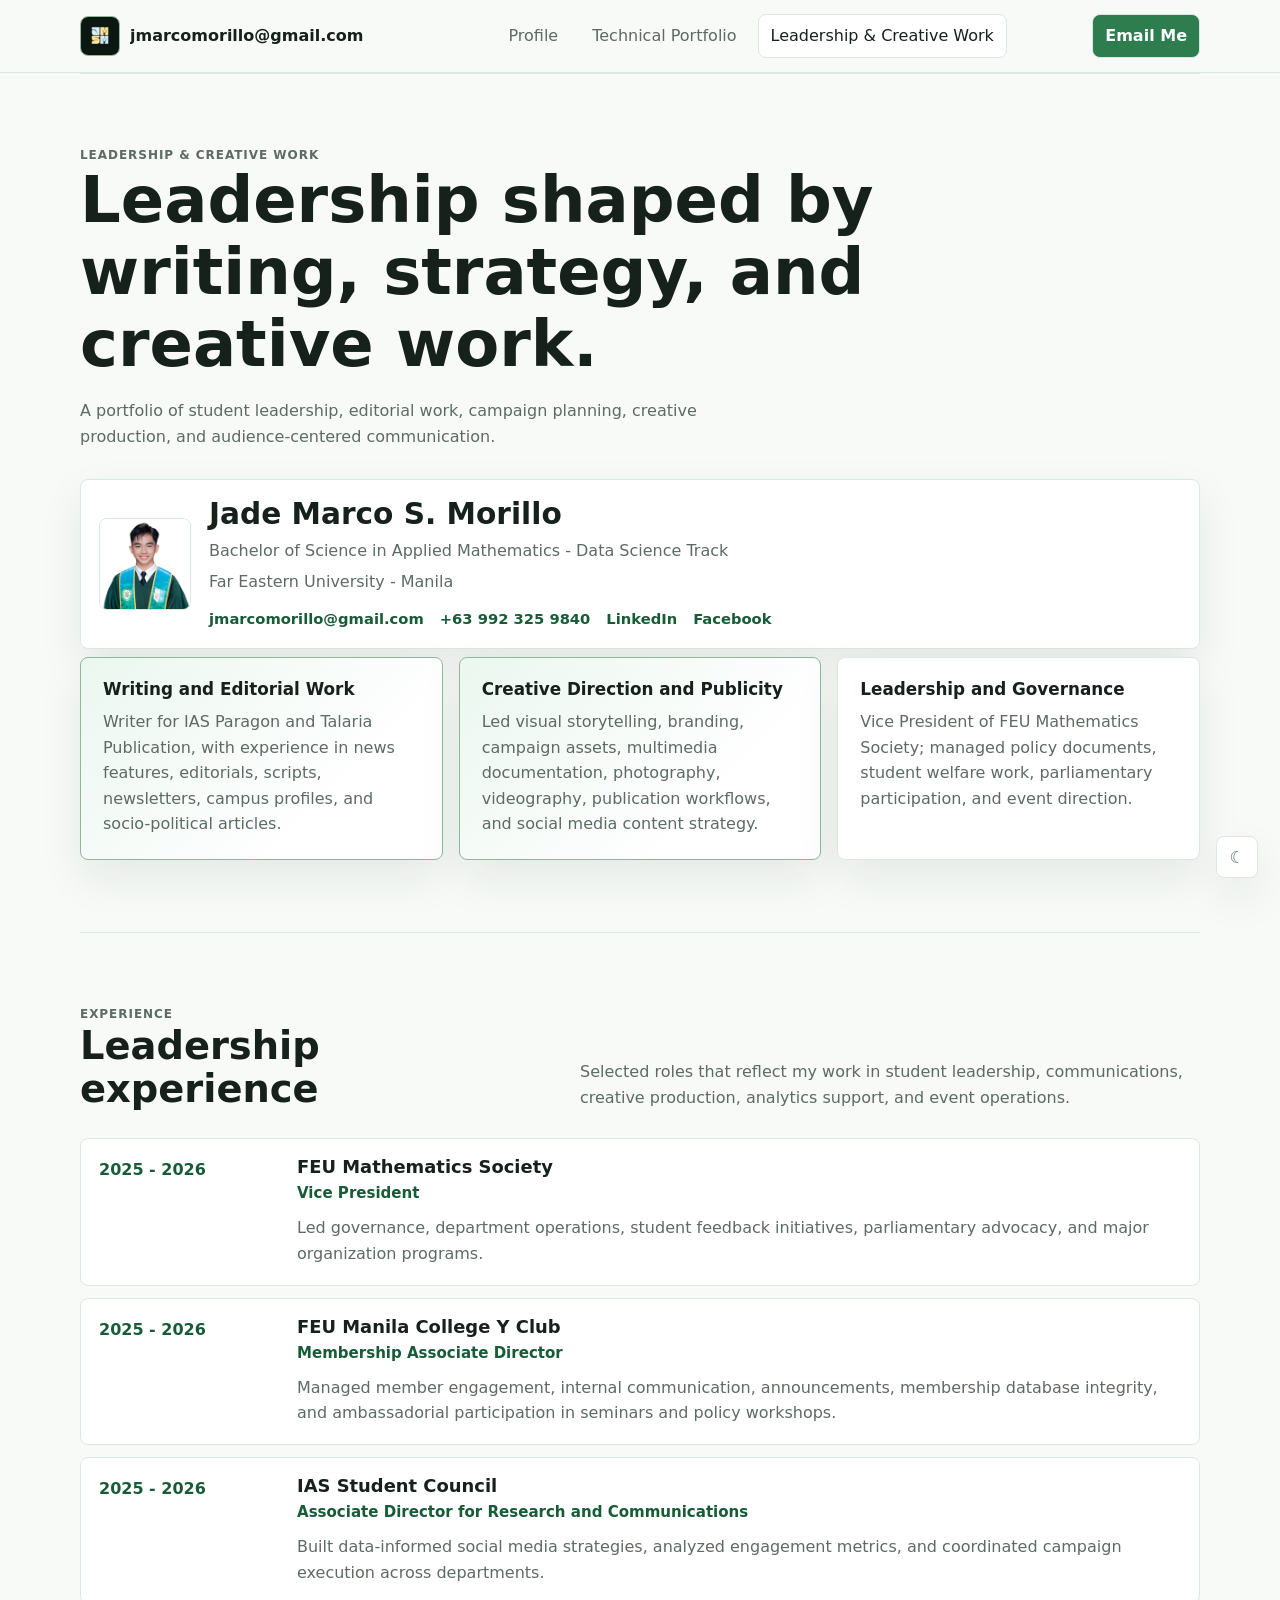
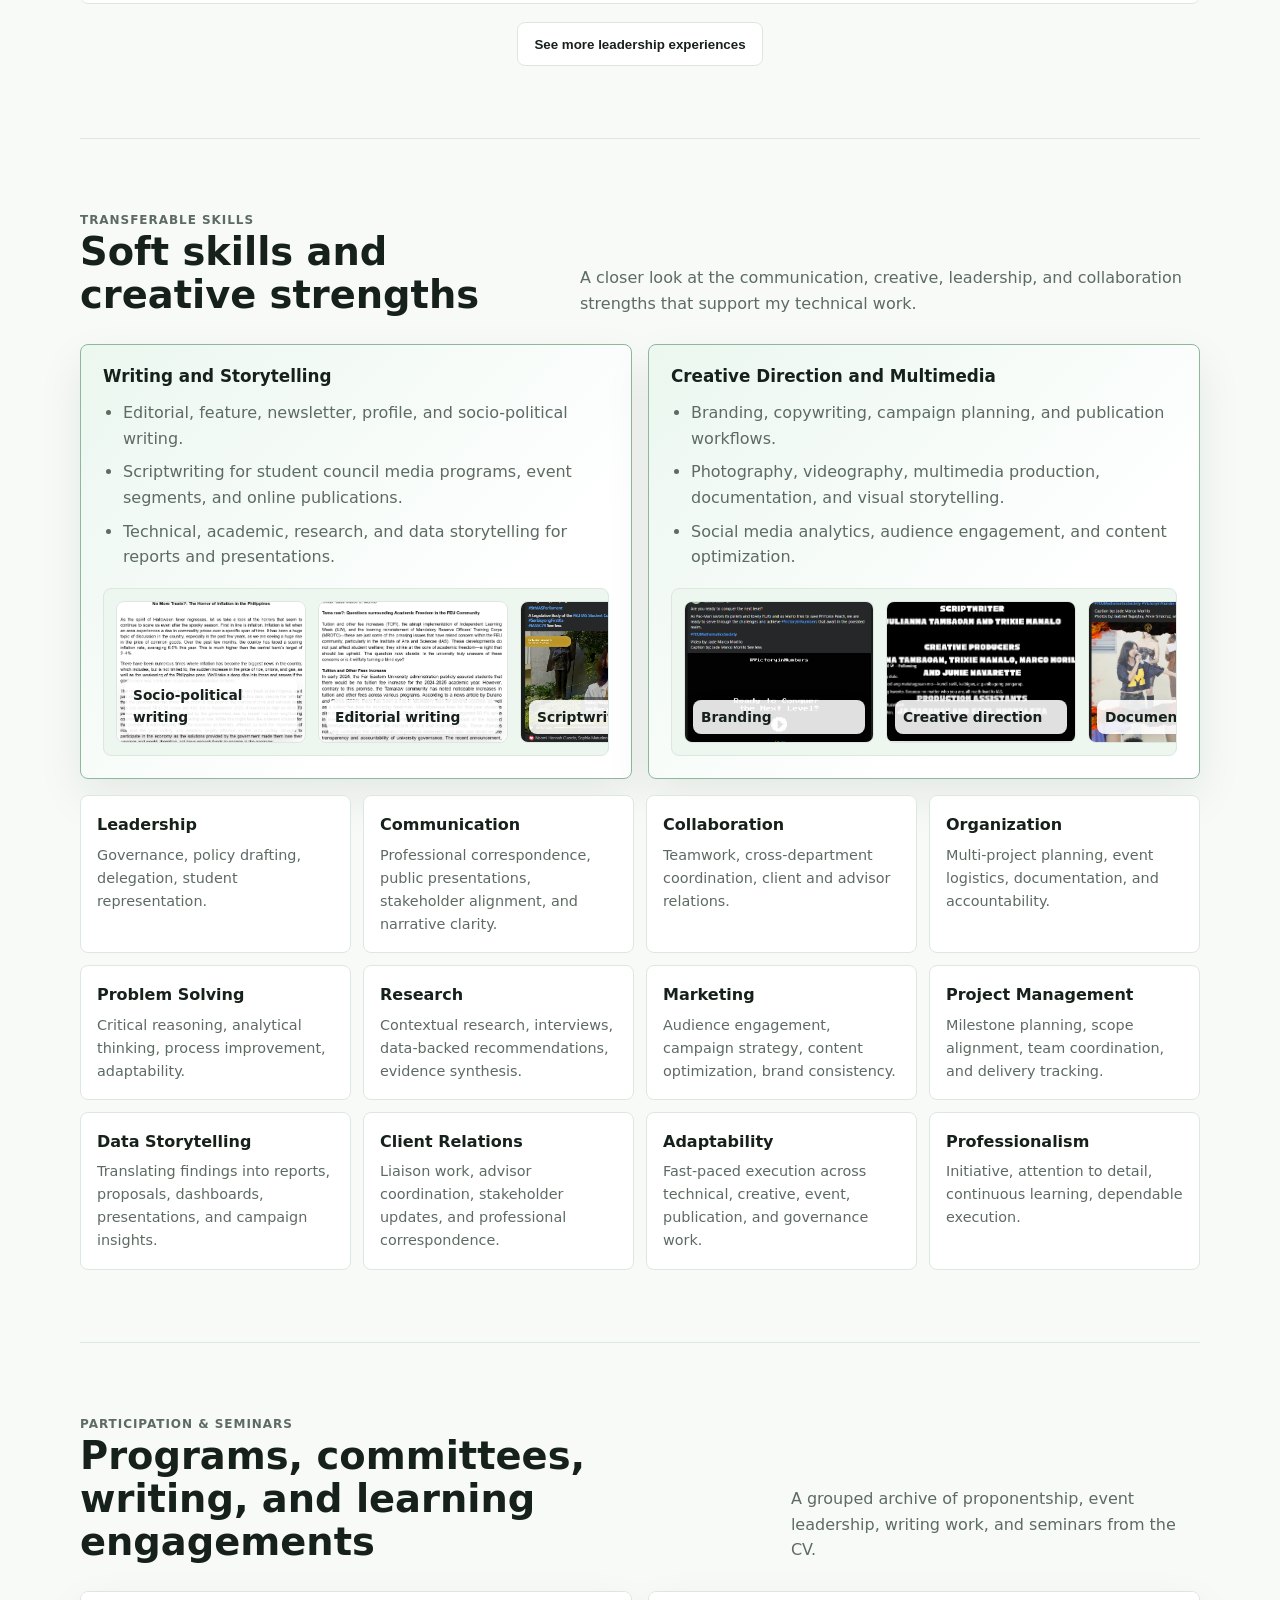
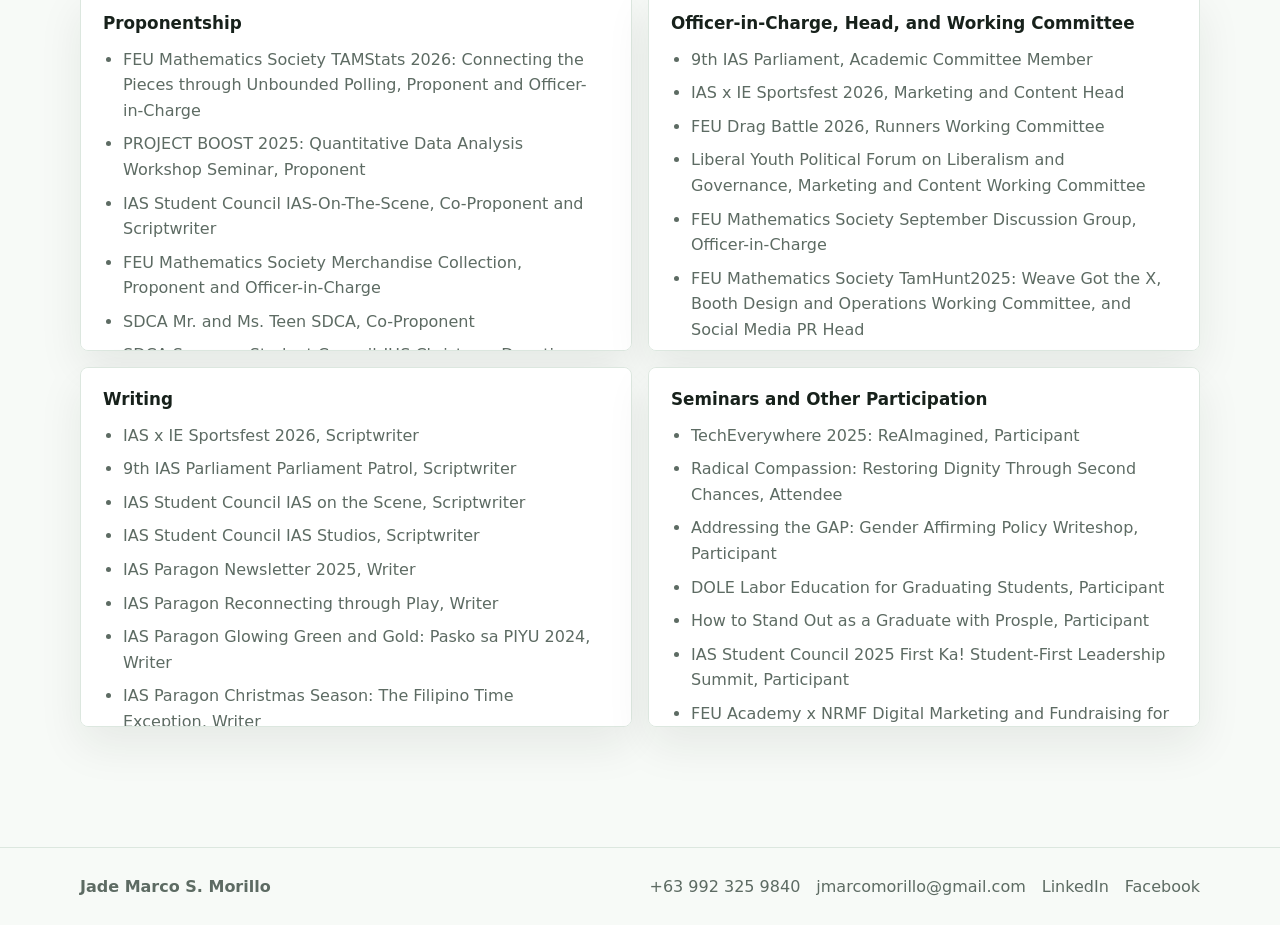
==== commit ae7ba967: "Update portfolio website" ====
--- a/extracurriculars.html
+++ b/extracurriculars.html
@@ -32,6 +32,21 @@
           </div>
           <p>A portfolio of student leadership, editorial work, campaign planning, creative production, and audience-centered communication.</p>
         </div>
+
+        <aside class="profile-compact" aria-label="Profile and contact summary">
+          <img src="assets/GradPic.jpg" alt="Graduation portrait of Jade Marco S. Morillo">
+          <div>
+            <h2>Jade Marco S. Morillo</h2>
+            <p>Bachelor of Science in Applied Mathematics - Data Science Track</p>
+            <p>Far Eastern University - Manila</p>
+            <div class="profile-compact-links">
+              <a href="mailto:jmarcomorillo@gmail.com">jmarcomorillo@gmail.com</a>
+              <a href="tel:+639923259840">+63 992 325 9840</a>
+              <a href="https://www.linkedin.com/in/jm-morillo/">LinkedIn</a>
+              <a href="https://www.facebook.com/on.jmm">Facebook</a>
+            </div>
+          </div>
+        </aside>
 
         <div class="grid">
           <article class="card featured">
--- a/styles.css
+++ b/styles.css
@@ -375,6 +375,47 @@
   color: var(--accent-strong);
 }
 
+.profile-compact {
+  display: grid;
+  grid-template-columns: auto minmax(0, 1fr);
+  gap: 18px;
+  align-items: center;
+  margin: 30px 0 8px;
+  border: 1px solid var(--line);
+  border-radius: 8px;
+  background: var(--panel);
+  padding: 18px;
+  box-shadow: var(--shadow);
+}
+
+.profile-compact img {
+  width: 92px;
+  aspect-ratio: 1 / 1;
+  border: 1px solid var(--line);
+  border-radius: 8px;
+  object-fit: cover;
+  object-position: center 18%;
+}
+
+.profile-compact h2 {
+  font-size: clamp(1.35rem, 2.4vw, 1.85rem);
+}
+
+.profile-compact p {
+  margin: 6px 0 0;
+  color: var(--muted);
+}
+
+.profile-compact-links {
+  display: flex;
+  flex-wrap: wrap;
+  gap: 10px 16px;
+  margin-top: 12px;
+  color: var(--accent-strong);
+  font-weight: 750;
+  font-size: 0.92rem;
+}
+
 .profile-panel:hover .portrait-inner {
   transform: scale(1.035);
   border-color: var(--accent);
@@ -947,6 +988,14 @@
   .timeline-item {
     grid-template-columns: 1fr;
   }
+
+  .profile-compact {
+    grid-template-columns: 1fr;
+  }
+
+  .profile-compact img {
+    width: 110px;
+  }
 }
 
 @media (prefers-reduced-motion: reduce) {
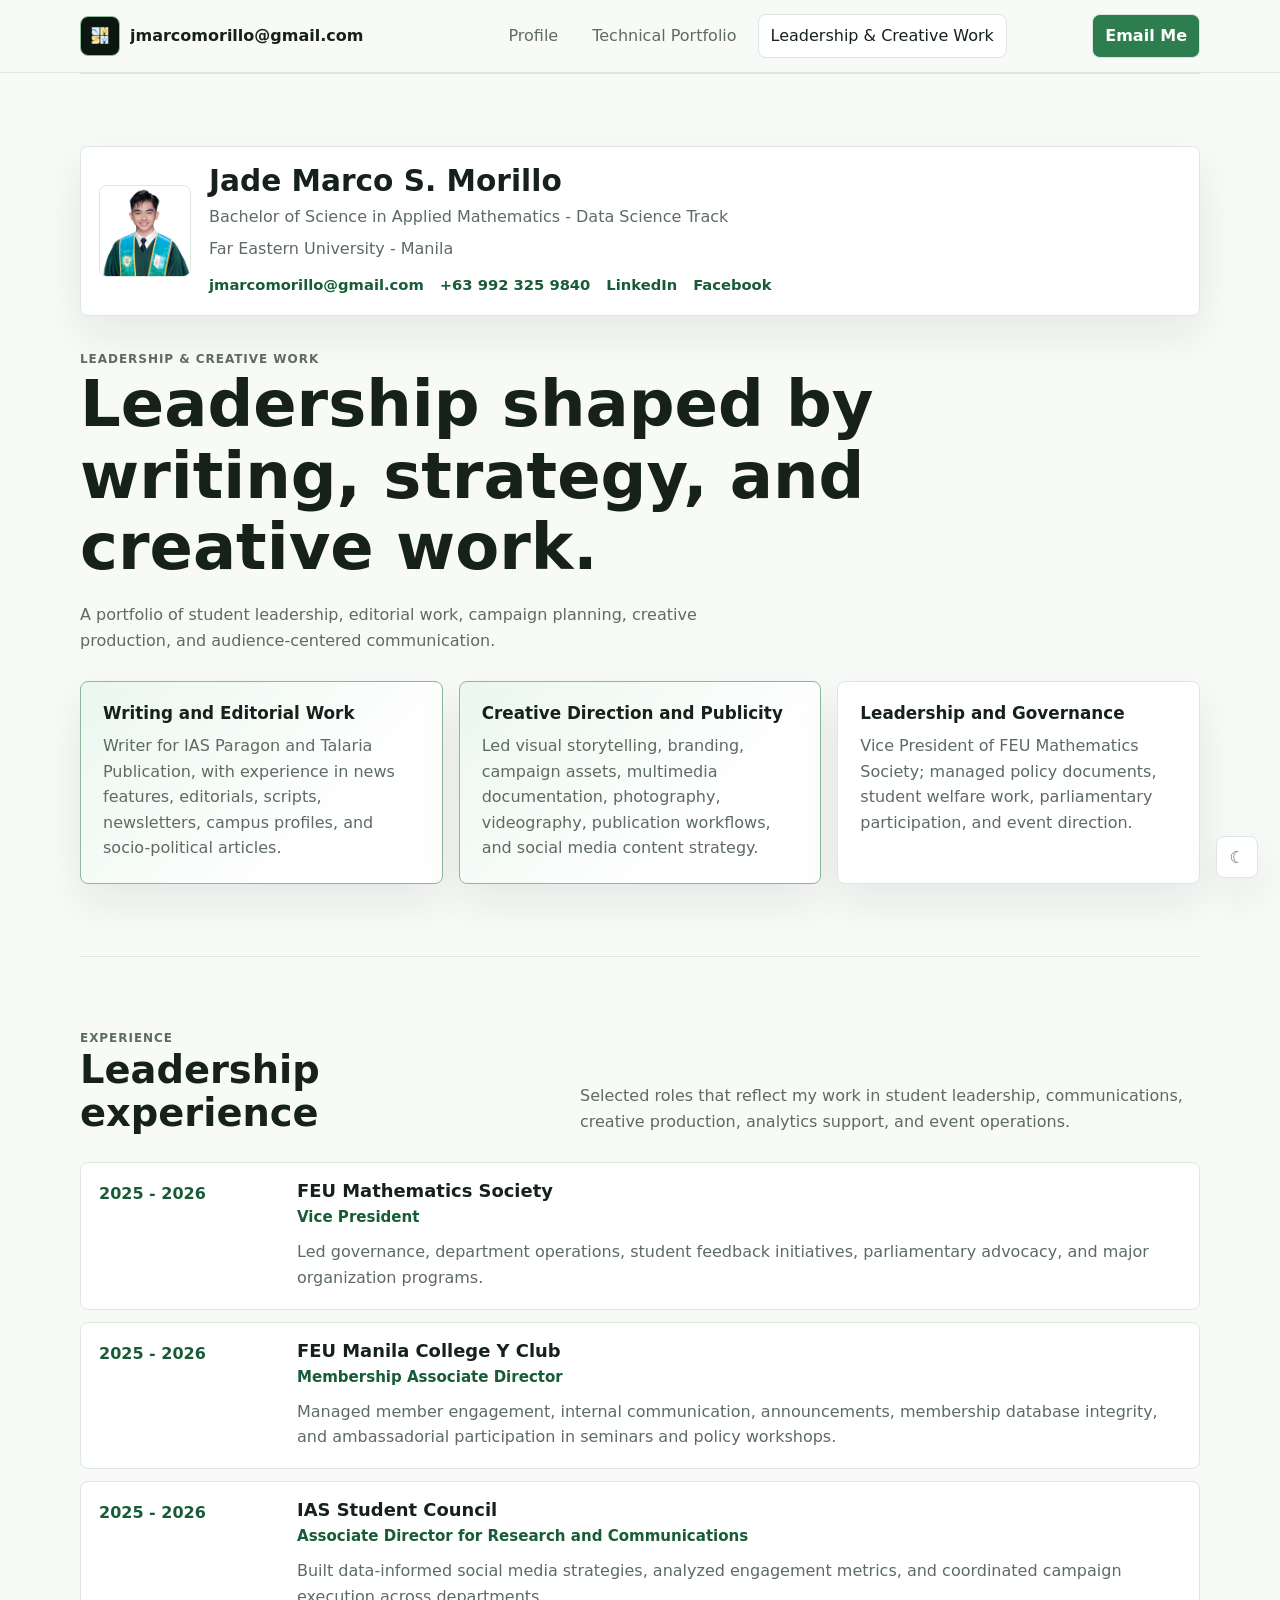
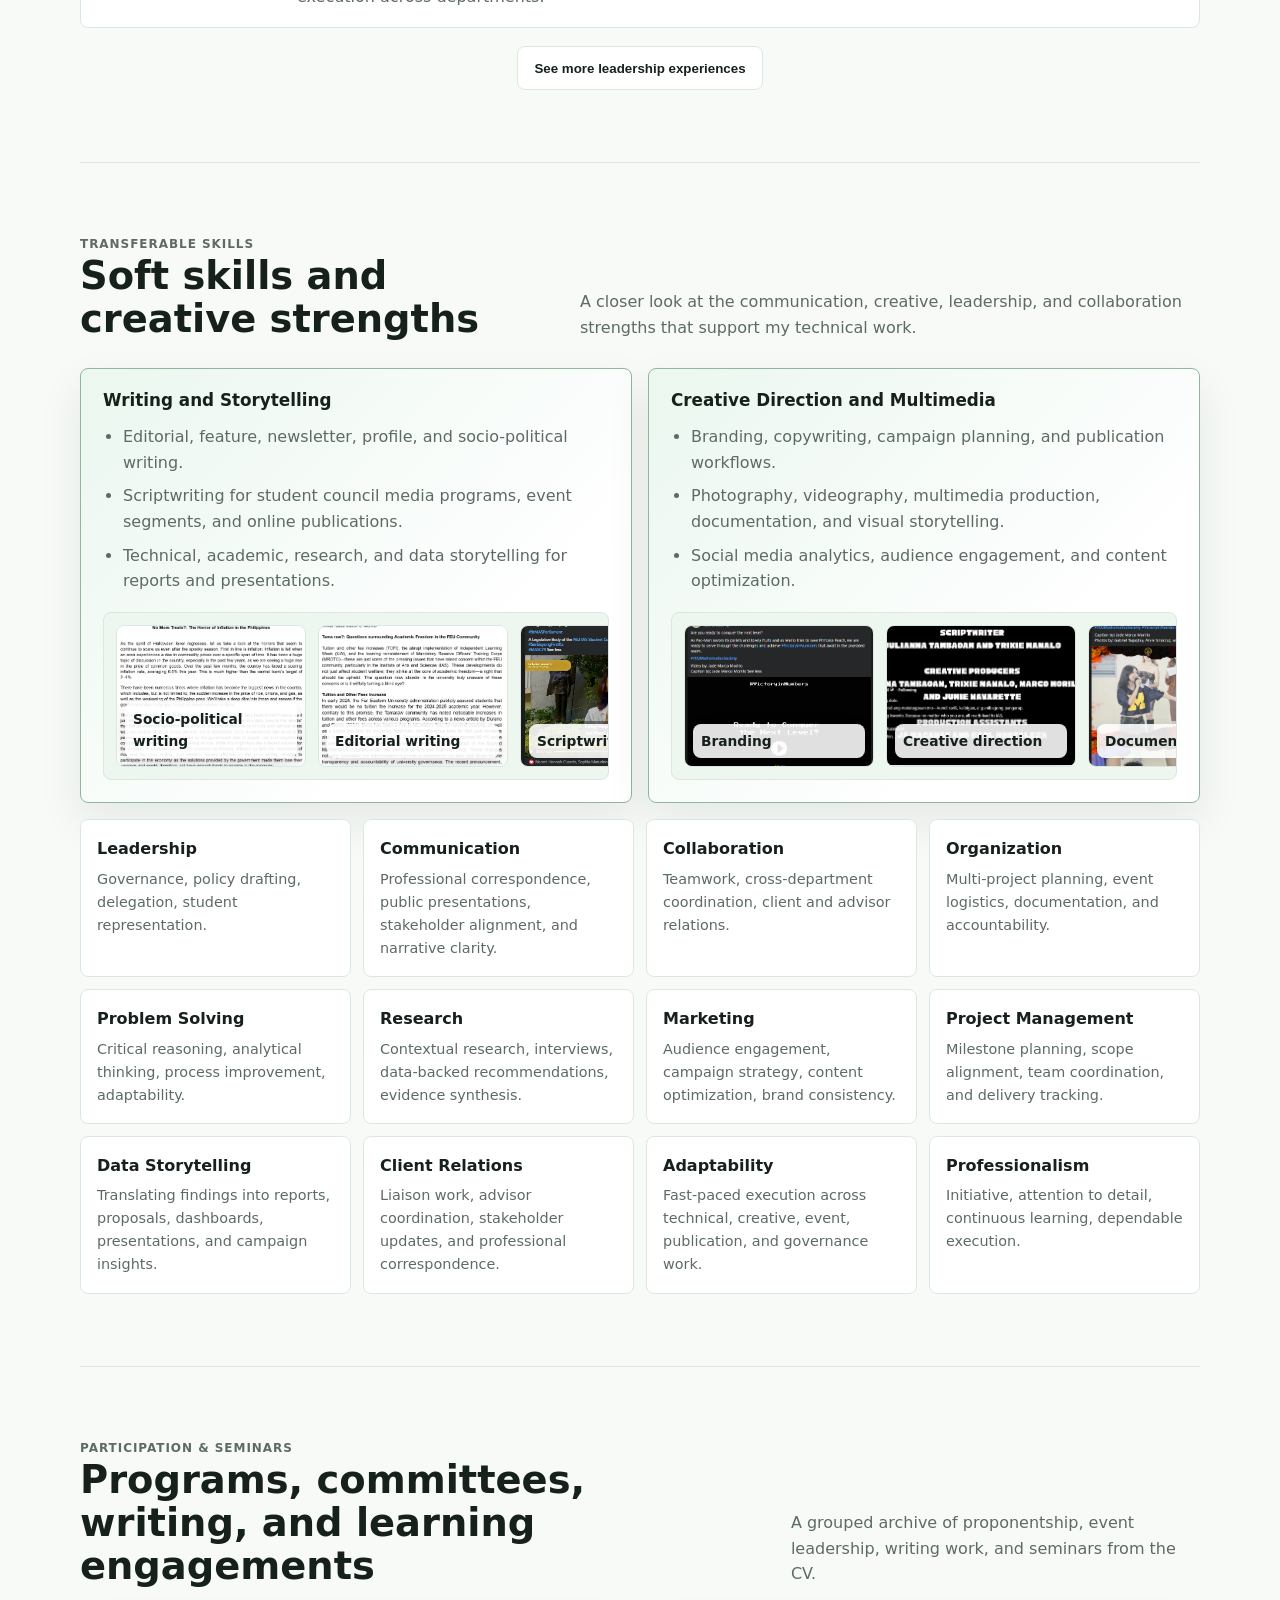
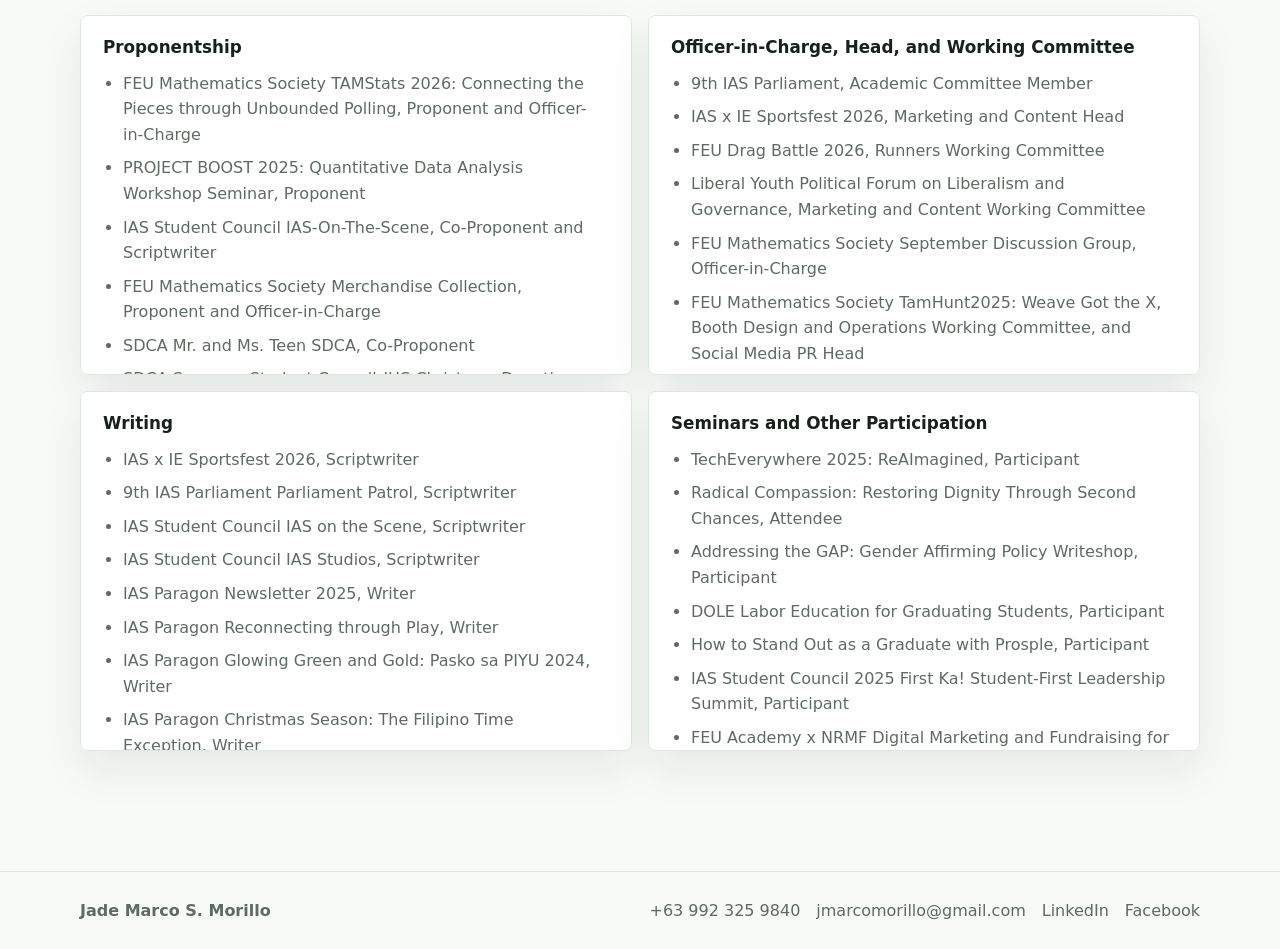
==== commit af2e5a17: "Adjustments" ====
--- a/extracurriculars.html
+++ b/extracurriculars.html
@@ -25,14 +25,6 @@
 
     <main>
       <section class="section">
-        <div class="section-head page-intro">
-          <div>
-            <p class="eyebrow">Leadership & creative work</p>
-            <h1>Leadership shaped by writing, strategy, and creative work.</h1>
-          </div>
-          <p>A portfolio of student leadership, editorial work, campaign planning, creative production, and audience-centered communication.</p>
-        </div>
-
         <aside class="profile-compact" aria-label="Profile and contact summary">
           <img src="assets/GradPic.jpg" alt="Graduation portrait of Jade Marco S. Morillo">
           <div>
@@ -47,6 +39,14 @@
             </div>
           </div>
         </aside>
+
+        <div class="section-head page-intro">
+          <div>
+            <p class="eyebrow">Leadership & creative work</p>
+            <h1>Leadership shaped by writing, strategy, and creative work.</h1>
+          </div>
+          <p>A portfolio of student leadership, editorial work, campaign planning, creative production, and audience-centered communication.</p>
+        </div>
 
         <div class="grid">
           <article class="card featured">
--- a/styles.css
+++ b/styles.css
@@ -380,7 +380,7 @@
   grid-template-columns: auto minmax(0, 1fr);
   gap: 18px;
   align-items: center;
-  margin: 30px 0 8px;
+  margin: 0 0 34px;
   border: 1px solid var(--line);
   border-radius: 8px;
   background: var(--panel);
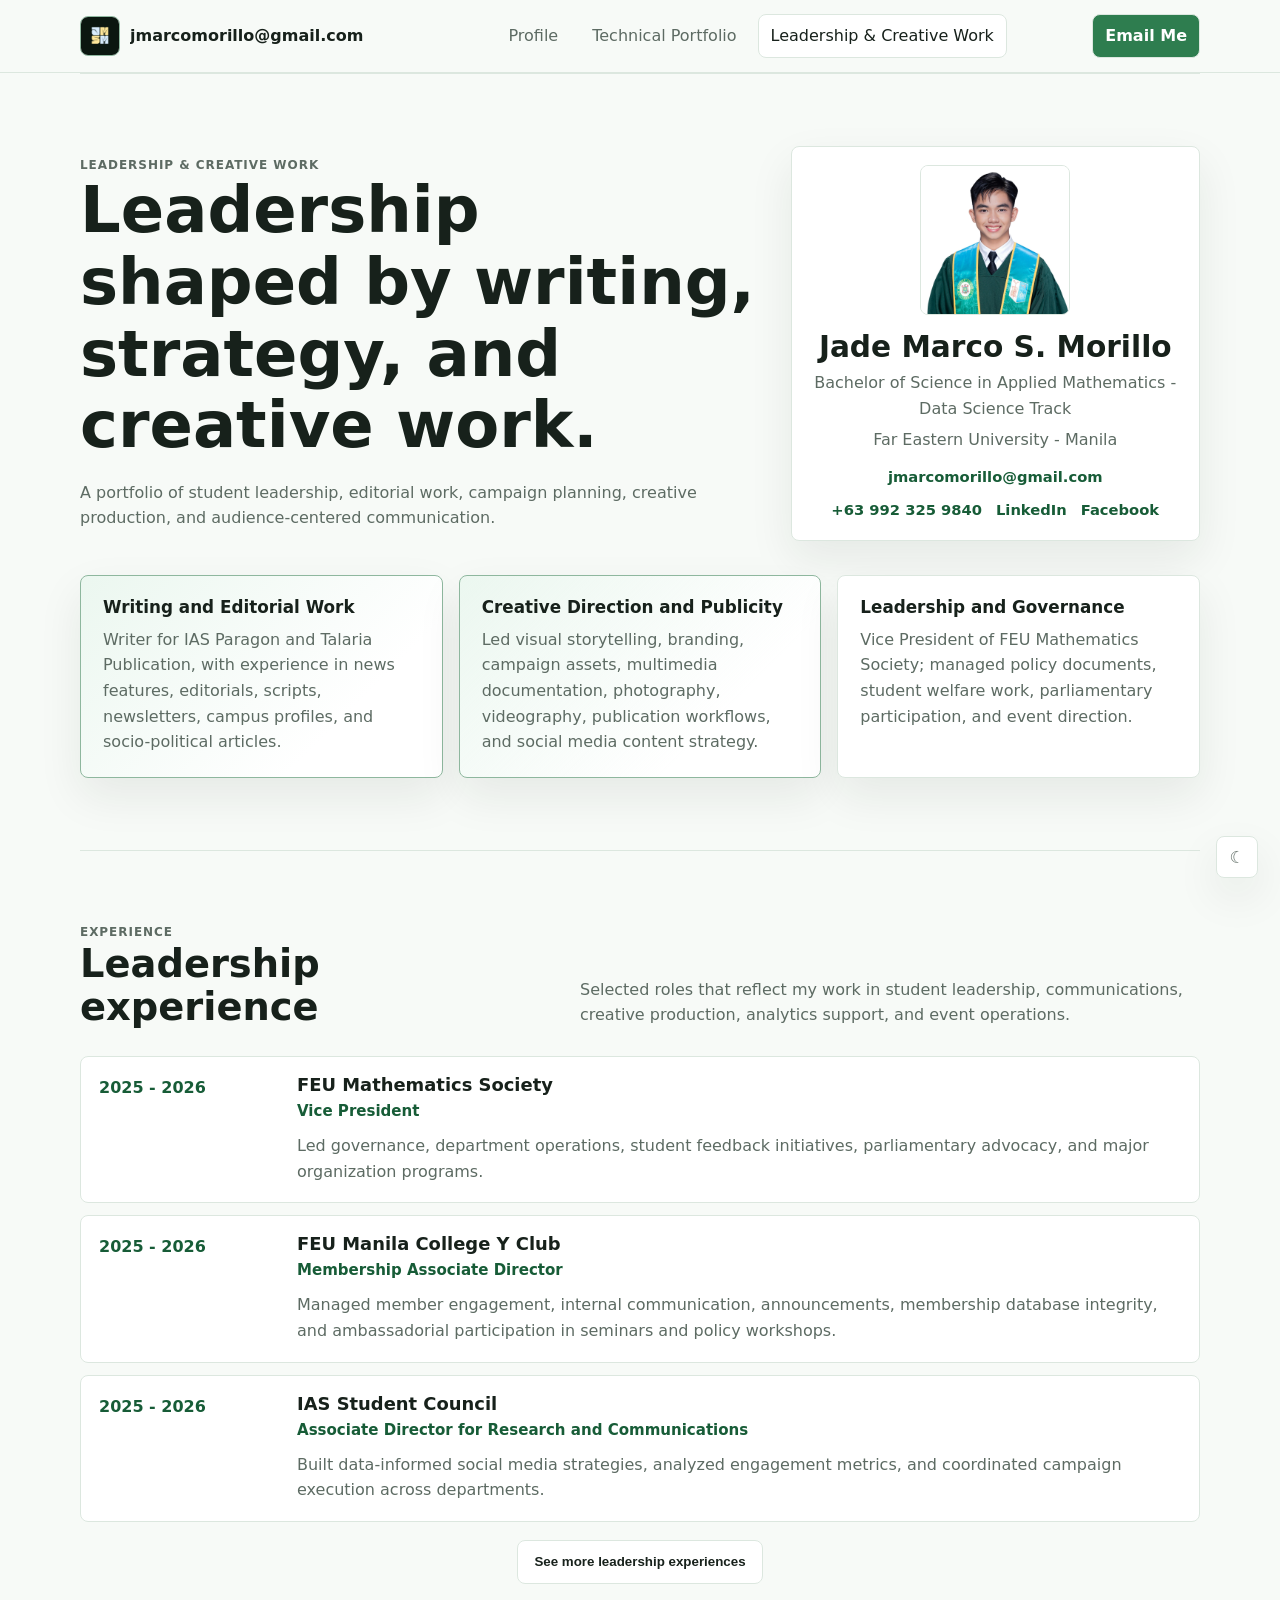
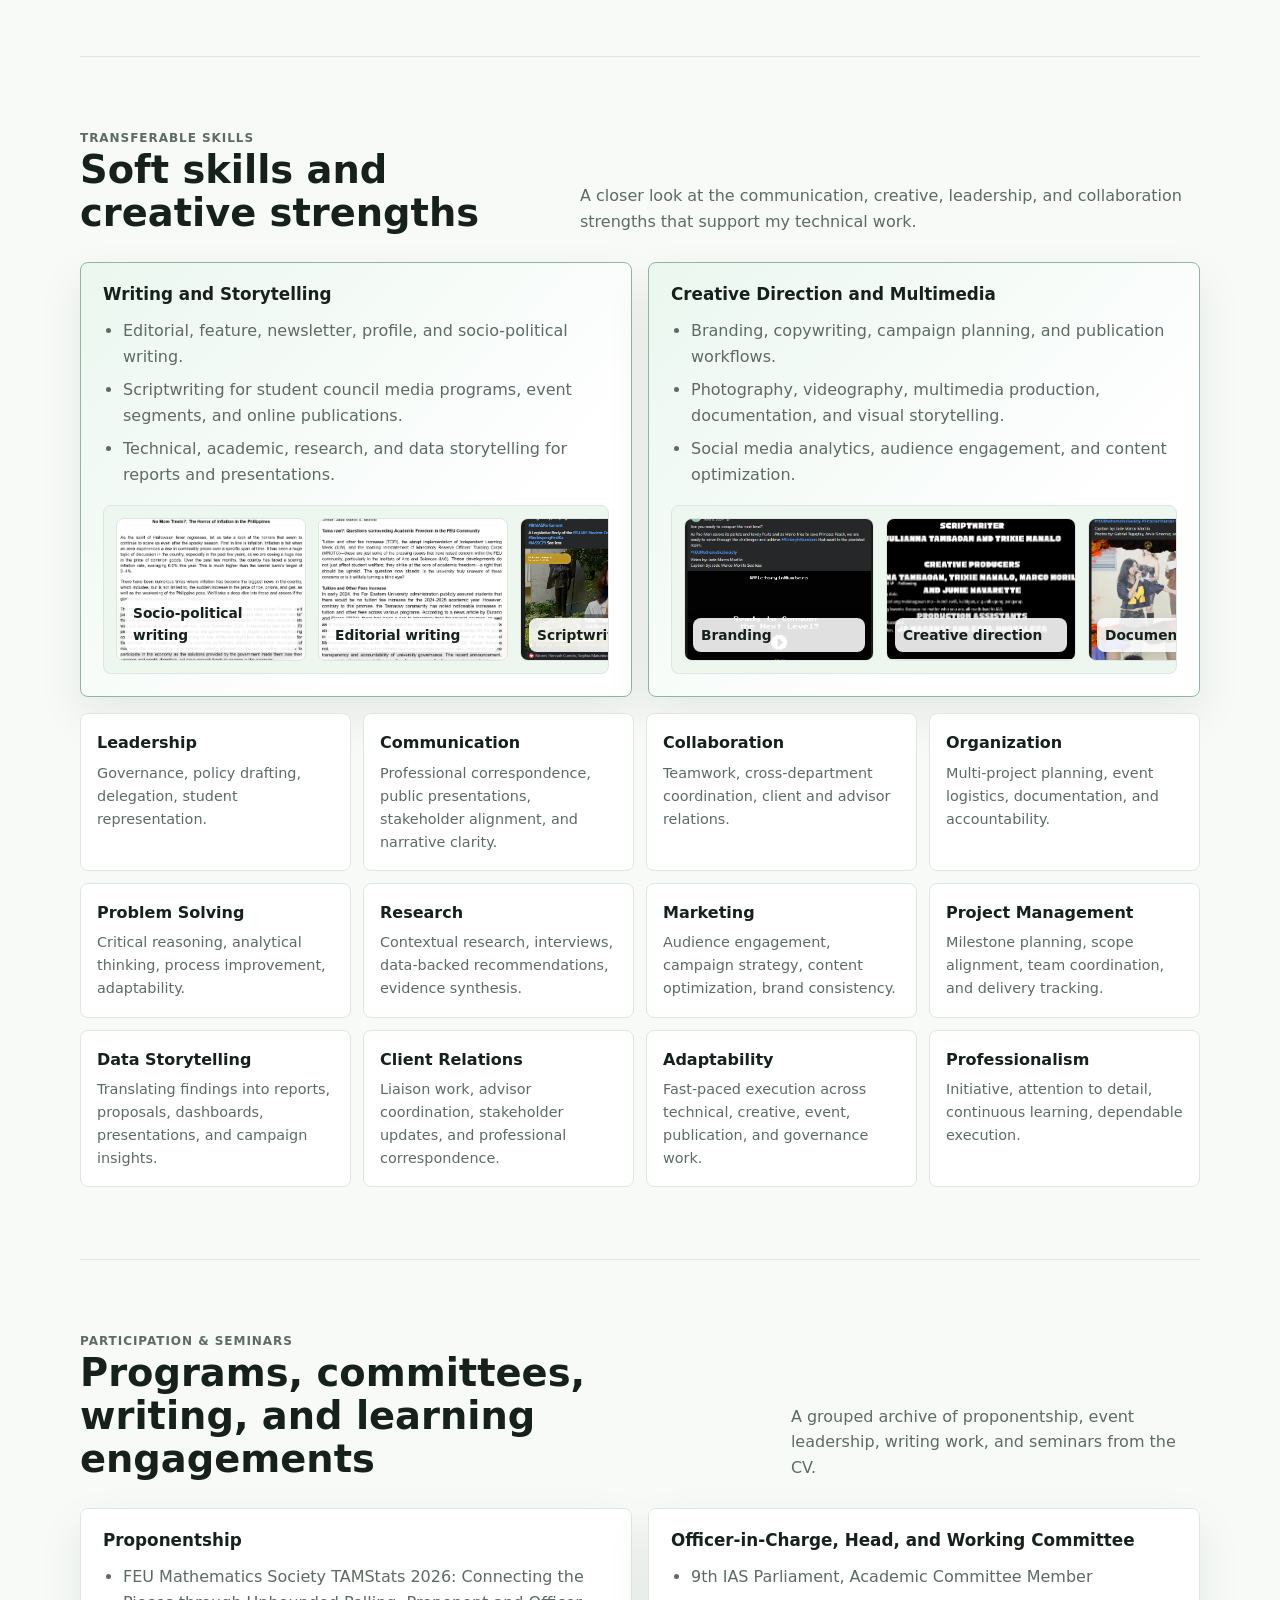
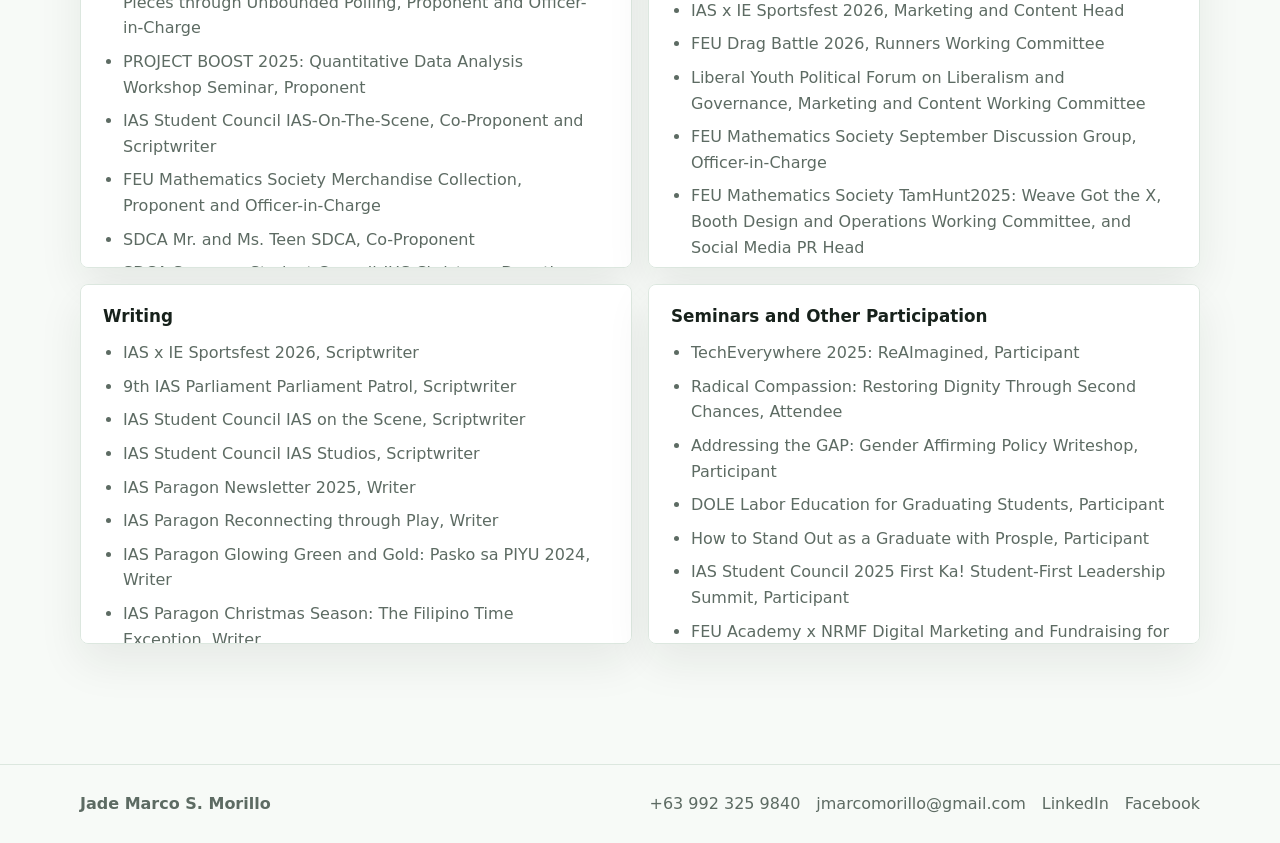
==== commit 41a07f83: "adding features" ====
--- a/extracurriculars.html
+++ b/extracurriculars.html
@@ -25,27 +25,28 @@
 
     <main>
       <section class="section">
-        <aside class="profile-compact" aria-label="Profile and contact summary">
-          <img src="assets/GradPic.jpg" alt="Graduation portrait of Jade Marco S. Morillo">
-          <div>
-            <h2>Jade Marco S. Morillo</h2>
-            <p>Bachelor of Science in Applied Mathematics - Data Science Track</p>
-            <p>Far Eastern University - Manila</p>
-            <div class="profile-compact-links">
-              <a href="mailto:jmarcomorillo@gmail.com">jmarcomorillo@gmail.com</a>
-              <a href="tel:+639923259840">+63 992 325 9840</a>
-              <a href="https://www.linkedin.com/in/jm-morillo/">LinkedIn</a>
-              <a href="https://www.facebook.com/on.jmm">Facebook</a>
-            </div>
+        <div class="intro-profile-layout">
+          <div class="section-head page-intro">
+            <div>
+              <p class="eyebrow">Leadership & creative work</p>
+              <h1>Leadership shaped by writing, strategy, and creative work.</h1>
+            </div>
+            <p>A portfolio of student leadership, editorial work, campaign planning, creative production, and audience-centered communication.</p>
           </div>
-        </aside>
-
-        <div class="section-head page-intro">
-          <div>
-            <p class="eyebrow">Leadership & creative work</p>
-            <h1>Leadership shaped by writing, strategy, and creative work.</h1>
-          </div>
-          <p>A portfolio of student leadership, editorial work, campaign planning, creative production, and audience-centered communication.</p>
+          <aside class="profile-compact" aria-label="Profile and contact summary">
+            <img src="assets/GradPic.jpg" alt="Graduation portrait of Jade Marco S. Morillo">
+            <div>
+              <h2>Jade Marco S. Morillo</h2>
+              <p>Bachelor of Science in Applied Mathematics - Data Science Track</p>
+              <p>Far Eastern University - Manila</p>
+              <div class="profile-compact-links">
+                <a href="mailto:jmarcomorillo@gmail.com">jmarcomorillo@gmail.com</a>
+                <a href="tel:+639923259840">+63 992 325 9840</a>
+                <a href="https://www.linkedin.com/in/jm-morillo/">LinkedIn</a>
+                <a href="https://www.facebook.com/on.jmm">Facebook</a>
+              </div>
+            </div>
+          </aside>
         </div>
 
         <div class="grid">
--- a/styles.css
+++ b/styles.css
@@ -377,19 +377,21 @@
 
 .profile-compact {
   display: grid;
-  grid-template-columns: auto minmax(0, 1fr);
-  gap: 18px;
-  align-items: center;
-  margin: 0 0 34px;
+  grid-template-columns: 1fr;
+  gap: 16px;
+  align-items: start;
+  justify-items: center;
+  margin: 0;
   border: 1px solid var(--line);
   border-radius: 8px;
   background: var(--panel);
   padding: 18px;
   box-shadow: var(--shadow);
+  text-align: center;
 }
 
 .profile-compact img {
-  width: 92px;
+  width: min(150px, 48%);
   aspect-ratio: 1 / 1;
   border: 1px solid var(--line);
   border-radius: 8px;
@@ -409,7 +411,8 @@
 .profile-compact-links {
   display: flex;
   flex-wrap: wrap;
-  gap: 10px 16px;
+  justify-content: center;
+  gap: 10px 14px;
   margin-top: 12px;
   color: var(--accent-strong);
   font-weight: 750;
@@ -463,6 +466,22 @@
 .section-head.page-intro p:not(.eyebrow) {
   margin-top: 18px;
   max-width: 680px;
+}
+
+.intro-profile-layout {
+  display: grid;
+  grid-template-columns: minmax(0, 1.25fr) minmax(320px, 0.75fr);
+  gap: 28px;
+  align-items: center;
+  margin-bottom: 34px;
+}
+
+.intro-profile-layout .section-head.page-intro {
+  margin-bottom: 0;
+}
+
+.intro-profile-layout .profile-compact {
+  align-self: stretch;
 }
 
 .section-head p {
@@ -953,6 +972,7 @@
 
   .hero,
   .split,
+  .intro-profile-layout,
   .grid,
   .grid.two,
   .compact-grid,
@@ -986,10 +1006,6 @@
   }
 
   .timeline-item {
-    grid-template-columns: 1fr;
-  }
-
-  .profile-compact {
     grid-template-columns: 1fr;
   }
 
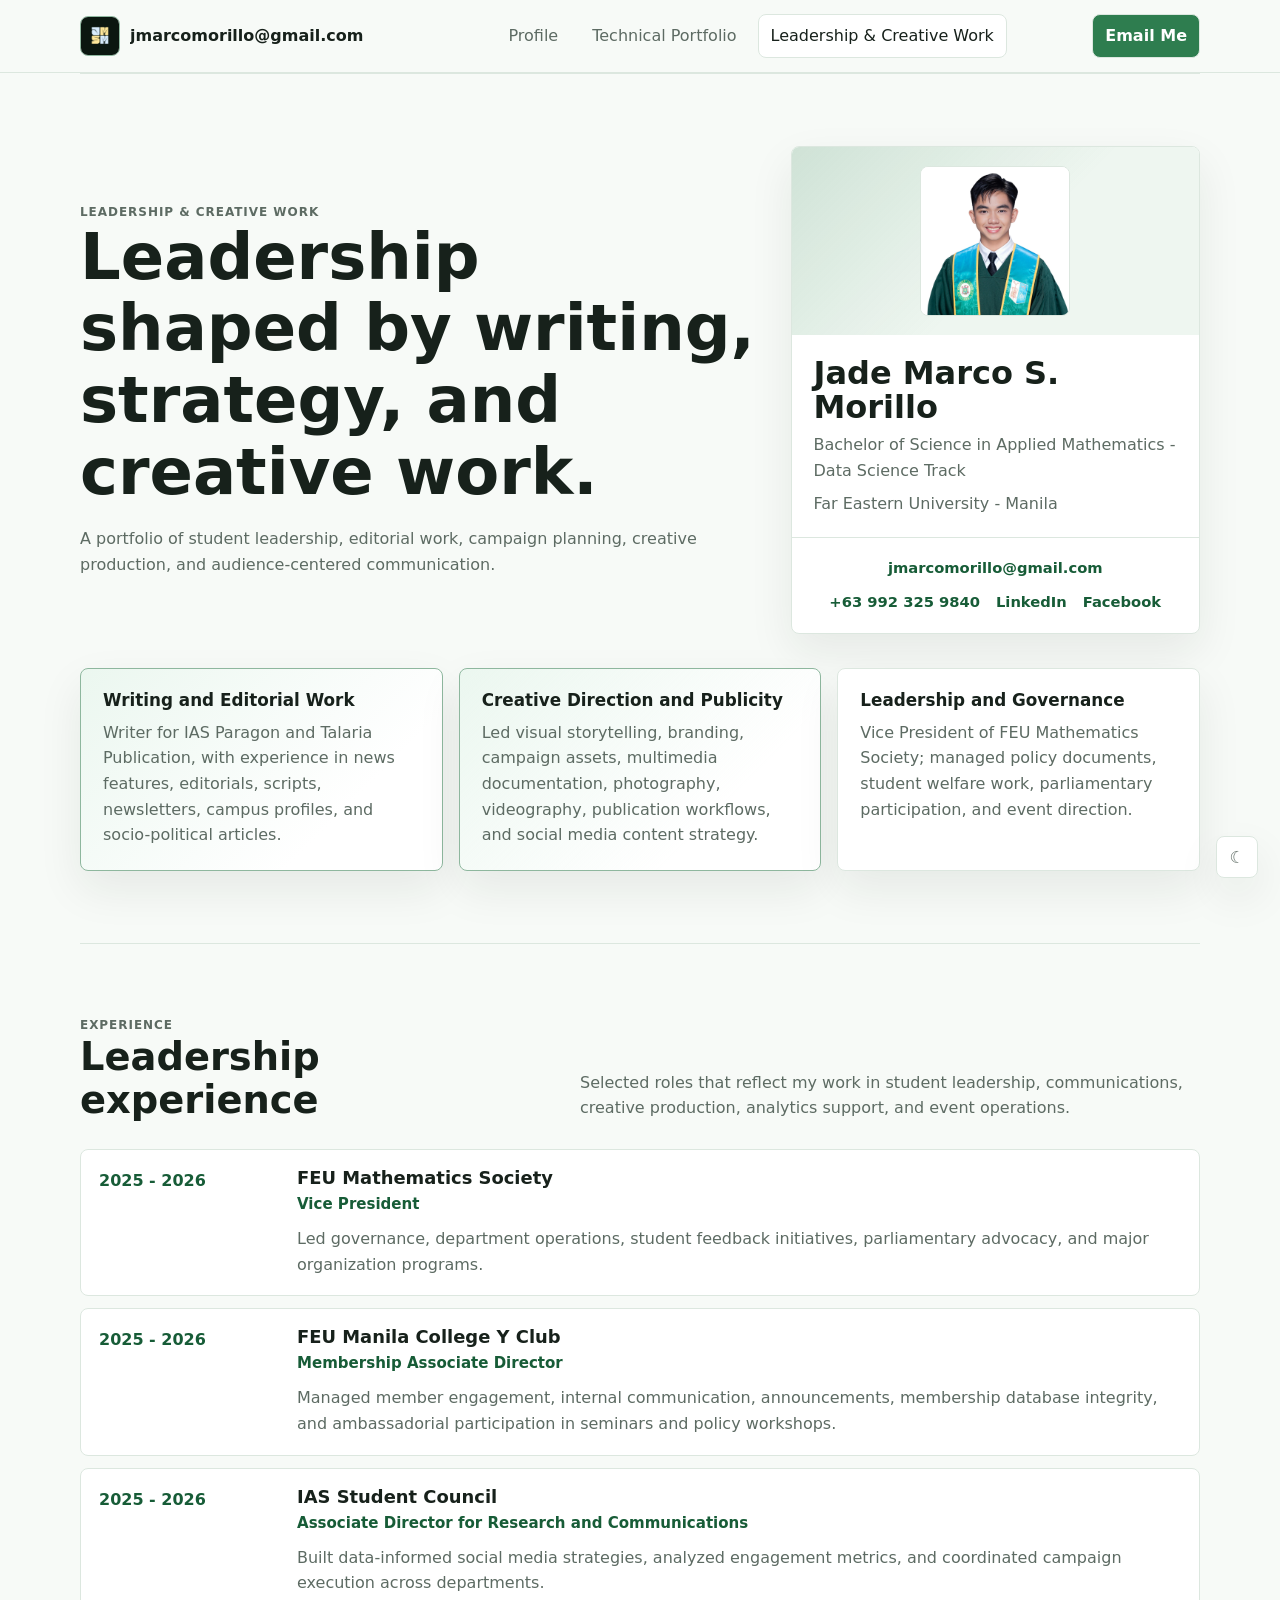
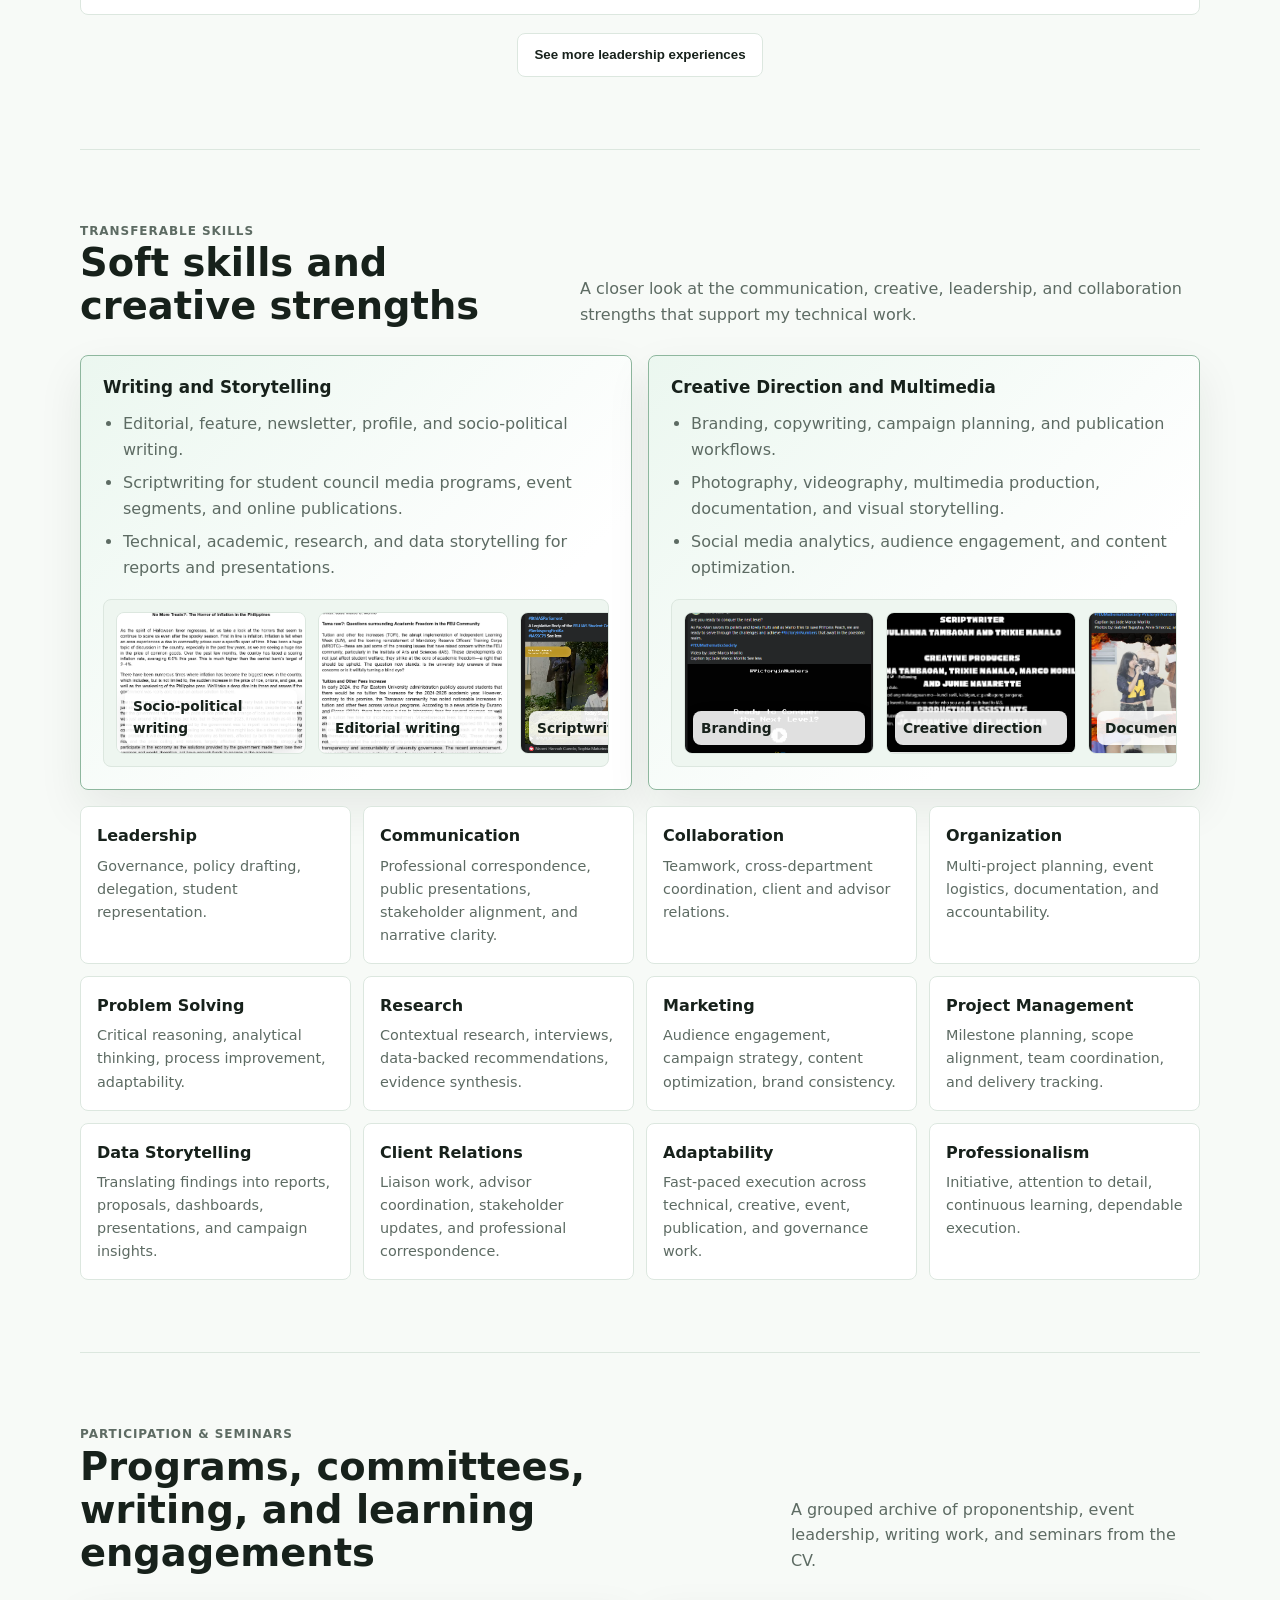
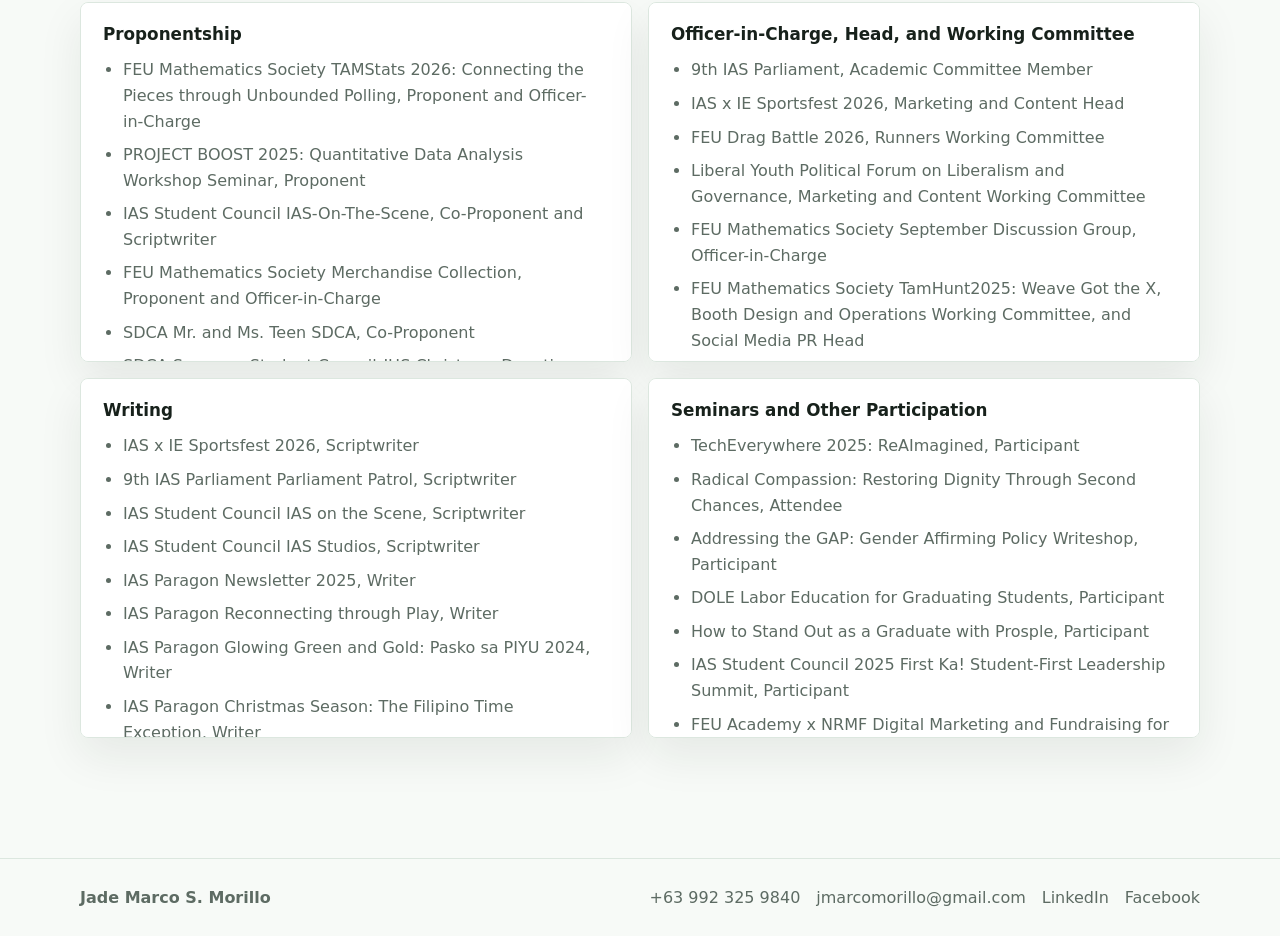
==== commit 74cbdb21: "Updated some files" ====
--- a/extracurriculars.html
+++ b/extracurriculars.html
@@ -4,7 +4,7 @@
     <meta charset="utf-8">
     <meta name="viewport" content="width=device-width, initial-scale=1">
     <title>Leadership & Creative Work | Jade Marco S. Morillo</title>
-    <link rel="stylesheet" href="styles.css">
+    <link rel="stylesheet" href="styles.css?v=7">
   </head>
   <body>
     <header class="site-header">
--- a/styles.css
+++ b/styles.css
@@ -376,35 +376,60 @@
 }
 
 .profile-compact {
-  display: grid;
-  grid-template-columns: 1fr;
-  gap: 16px;
-  align-items: start;
-  justify-items: center;
+  position: relative;
+  display: flex;
+  flex-direction: column;
+  align-items: stretch;
   margin: 0;
   border: 1px solid var(--line);
   border-radius: 8px;
   background: var(--panel);
-  padding: 18px;
+  padding: 0;
   box-shadow: var(--shadow);
-  text-align: center;
+  overflow: hidden;
+  text-align: left;
+}
+
+.profile-compact::before {
+  content: "";
+  position: absolute;
+  inset: 0 0 auto;
+  height: 188px;
+  background:
+    linear-gradient(135deg, color-mix(in srgb, var(--accent) 16%, transparent), transparent 55%),
+    var(--panel-strong);
 }
 
 .profile-compact img {
-  width: min(150px, 48%);
+  position: relative;
+  z-index: 1;
+  width: min(150px, 44%);
   aspect-ratio: 1 / 1;
+  align-self: center;
+  margin: 19px auto;
   border: 1px solid var(--line);
   border-radius: 8px;
   object-fit: cover;
   object-position: center 18%;
+  background: var(--panel);
+  transition: transform 240ms ease, border-color 240ms ease;
+}
+
+.profile-compact > div {
+  position: relative;
+  z-index: 1;
+  padding: 22px 22px;
 }
 
 .profile-compact h2 {
-  font-size: clamp(1.35rem, 2.4vw, 1.85rem);
+  color: var(--text);
+  font-size: clamp(1.55rem, 2.7vw, 2rem);
+  font-weight: 900;
+  line-height: 1.05;
 }
 
 .profile-compact p {
-  margin: 6px 0 0;
+  margin: 8px 0 0;
   color: var(--muted);
 }
 
@@ -412,11 +437,18 @@
   display: flex;
   flex-wrap: wrap;
   justify-content: center;
-  gap: 10px 14px;
-  margin-top: 12px;
+  gap: 10px 16px;
+  margin: 20px -22px -22px;
+  padding: 18px 22px 20px;
+  border-top: 1px solid var(--line);
   color: var(--accent-strong);
   font-weight: 750;
   font-size: 0.92rem;
+}
+
+.profile-compact:hover img {
+  transform: scale(1.035);
+  border-color: var(--accent);
 }
 
 .profile-panel:hover .portrait-inner {
@@ -580,6 +612,18 @@
   height: 100%;
   object-fit: cover;
   display: block;
+}
+
+.screenshot-slot a {
+  width: 100%;
+  height: 100%;
+  display: block;
+  cursor: zoom-in;
+}
+
+.screenshot-slot a:focus-visible {
+  outline: 2px solid var(--accent);
+  outline-offset: 3px;
 }
 
 .screenshot-slot::after {
@@ -589,6 +633,7 @@
   background: linear-gradient(110deg, transparent 20%, color-mix(in srgb, var(--accent) 16%, transparent) 48%, transparent 76%);
   transform: translateX(-110%);
   transition: transform 700ms ease;
+  pointer-events: none;
 }
 
 .project-card:hover .screenshot-slot::after {
@@ -848,6 +893,15 @@
   align-items: center;
   justify-content: space-between;
   gap: 12px;
+}
+
+.skill-top span {
+  max-width: 62%;
+  color: var(--accent-strong);
+  font-size: 0.88rem;
+  font-weight: 800;
+  line-height: 1.35;
+  text-align: right;
 }
 
 .meter {
